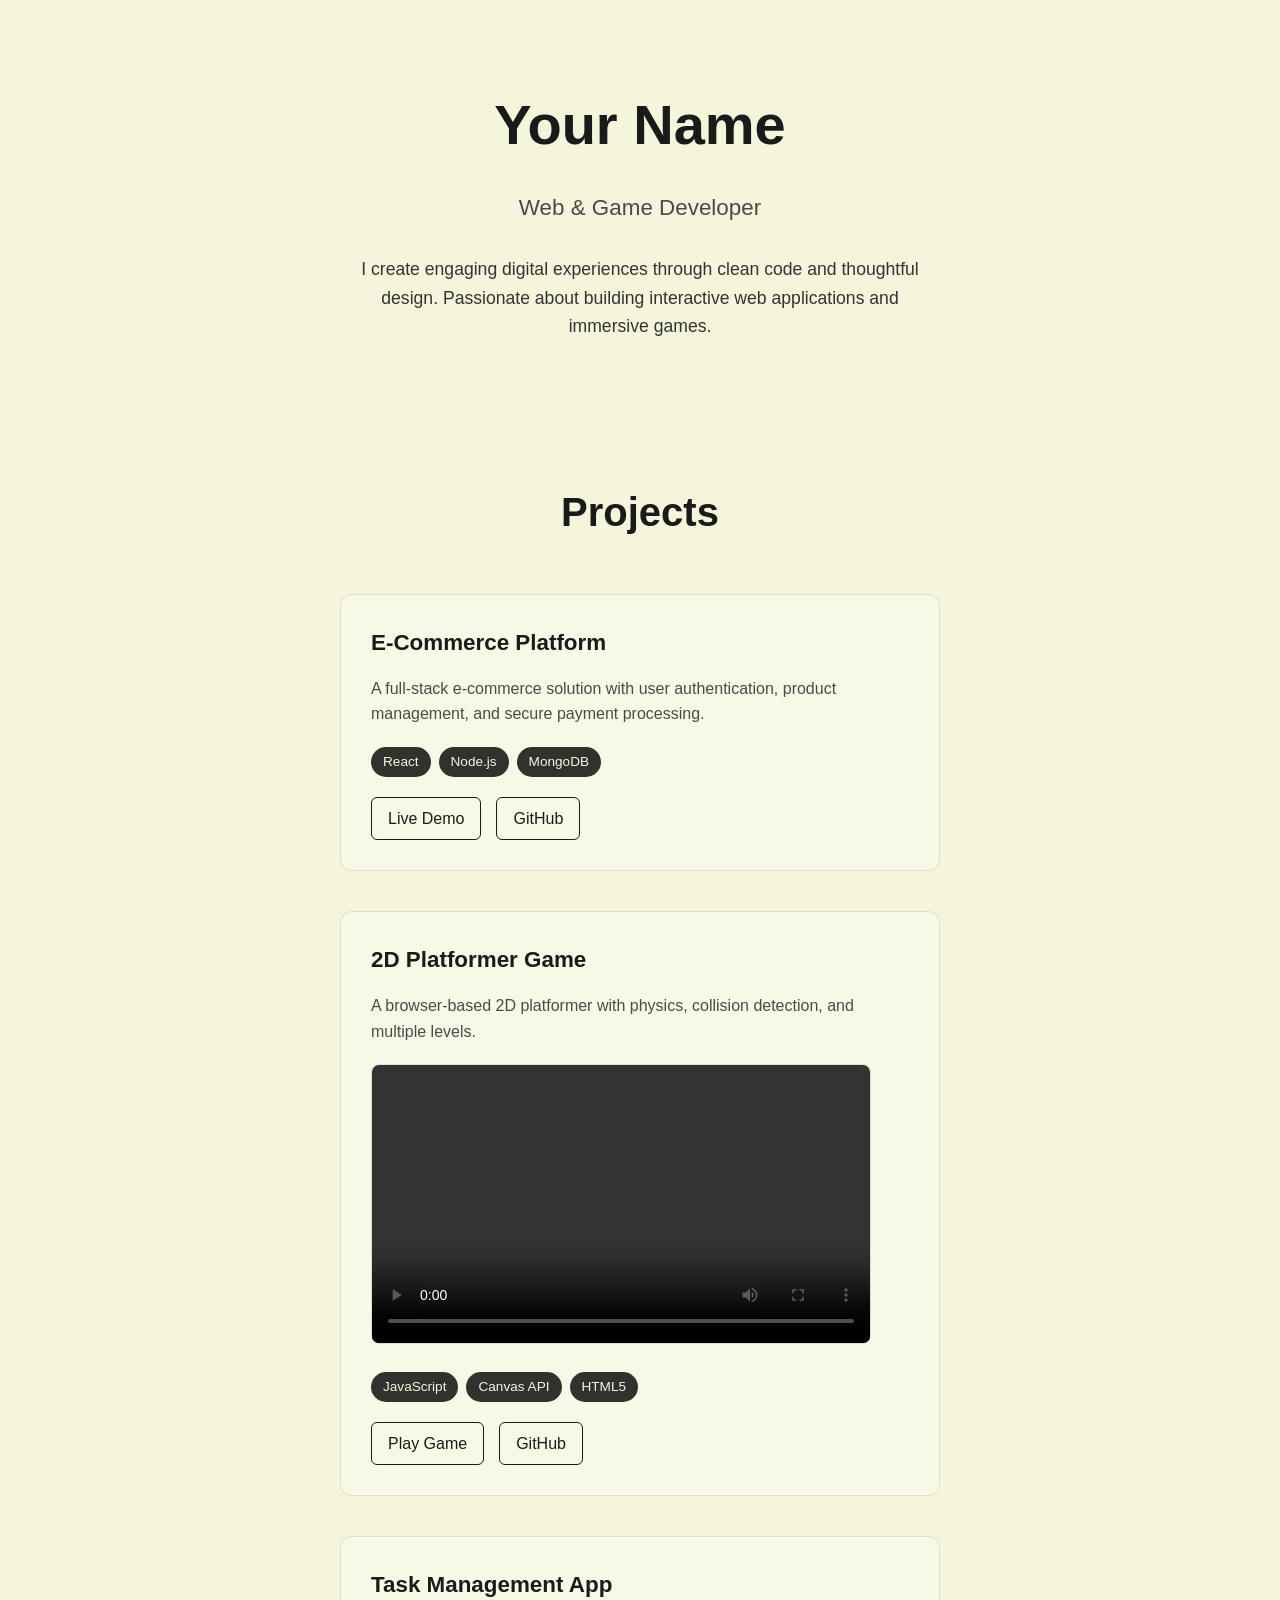
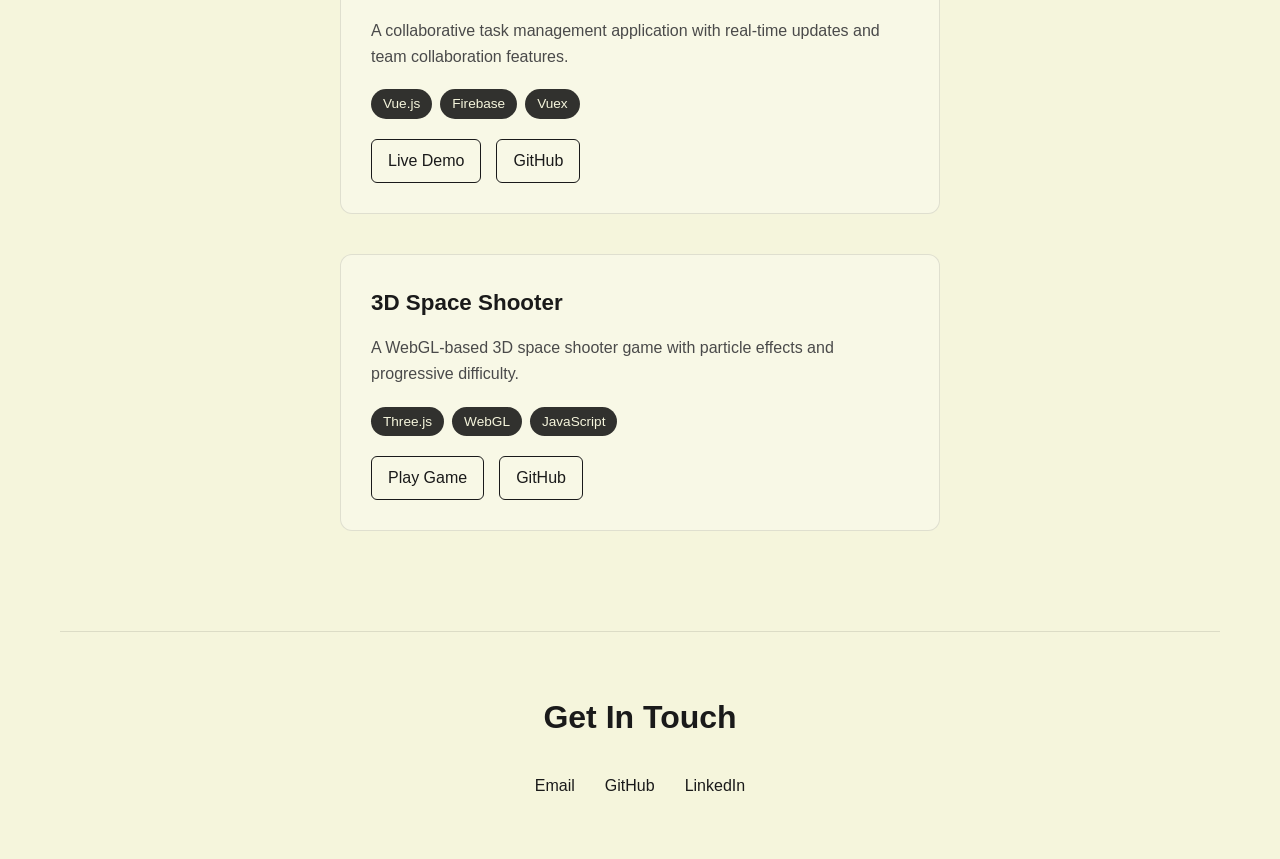
==== index.html @ fc811ee3 "Create index.html" ====
<!DOCTYPE html>
<html lang="en">
<head>
    <meta charset="UTF-8">
    <meta name="viewport" content="width=device-width, initial-scale=1.0">
    <title>Developer Portfolio</title>
    <style>
        * {
            margin: 0;
            padding: 0;
            box-sizing: border-box;
        }

        body {
            font-family: -apple-system, BlinkMacSystemFont, 'Segoe UI', Roboto, sans-serif;
            background-color: #f5f5dc;
            color: #1a1a1a;
            line-height: 1.6;
        }

        .container {
            max-width: 1200px;
            margin: 0 auto;
            padding: 0 20px;
        }

        header {
            padding: 80px 0 60px;
            text-align: center;
        }

        h1 {
            font-size: 3.5rem;
            font-weight: 700;
            margin-bottom: 20px;
        }

        .subtitle {
            font-size: 1.4rem;
            color: #4a4a4a;
            margin-bottom: 30px;
        }

        .intro {
            max-width: 600px;
            margin: 0 auto 80px;
            text-align: center;
            font-size: 1.1rem;
            color: #333;
        }

        .projects {
            margin-bottom: 100px;
        }

        .section-title {
            font-size: 2.5rem;
            font-weight: 600;
            margin-bottom: 50px;
            text-align: center;
        }

        .project-grid {
            display: flex;
            flex-direction: column;
            gap: 40px;
            max-width: 600px;
            margin: 0 auto;
        }

        .project-card {
            background: rgba(255, 255, 255, 0.3);
            border: 1px solid rgba(0, 0, 0, 0.1);
            border-radius: 12px;
            padding: 30px;
            transition: transform 0.2s ease;
        }

        .project-card:hover {
            transform: translateY(-4px);
        }

        .project-title {
            font-size: 1.4rem;
            font-weight: 600;
            margin-bottom: 15px;
        }

        .project-description {
            color: #4a4a4a;
            margin-bottom: 20px;
        }

        .project-tech {
            display: flex;
            flex-wrap: wrap;
            gap: 8px;
            margin-bottom: 20px;
        }

        .tech-tag {
            background: rgba(0, 0, 0, 0.8);
            color: #f5f5dc;
            padding: 4px 12px;
            border-radius: 20px;
            font-size: 0.85rem;
        }

        .project-video {
            width: 100%;
            max-width: 500px;
            height: 280px;
            border-radius: 8px;
            margin-bottom: 20px;
            border: 1px solid rgba(0, 0, 0, 0.1);
        }

        .project-links {
            display: flex;
            gap: 15px;
            flex-wrap: wrap;
        }

        .project-link {
            color: #1a1a1a;
            text-decoration: none;
            font-weight: 500;
            padding: 8px 16px;
            border: 1px solid #1a1a1a;
            border-radius: 6px;
            transition: all 0.2s ease;
        }

        .project-link:hover {
            background: #1a1a1a;
            color: #f5f5dc;
        }

        .contact {
            text-align: center;
            padding: 60px 0;
            border-top: 1px solid rgba(0, 0, 0, 0.1);
        }

        .contact h2 {
            font-size: 2rem;
            margin-bottom: 30px;
        }

        .contact-links {
            display: flex;
            justify-content: center;
            gap: 30px;
            flex-wrap: wrap;
        }

        .contact-link {
            color: #1a1a1a;
            text-decoration: none;
            font-weight: 500;
        }

        @media (max-width: 768px) {
            h1 { font-size: 2.5rem; }
            .section-title { font-size: 2rem; }
            .project-grid { grid-template-columns: 1fr; }
        }
    </style>
</head>
<body>
    <div class="container">
        <header>
            <h1>Your Name</h1>
            <p class="subtitle">Web & Game Developer</p>
            <p class="intro">
                I create engaging digital experiences through clean code and thoughtful design. 
                Passionate about building interactive web applications and immersive games.
            </p>
        </header>

        <section class="projects">
            <h2 class="section-title">Projects</h2>
            
            <div class="project-grid">
                <div class="project-card">
                    <h3 class="project-title">E-Commerce Platform</h3>
                    <p class="project-description">
                        A full-stack e-commerce solution with user authentication, product management, 
                        and secure payment processing.
                    </p>
                    <div class="project-tech">
                        <span class="tech-tag">React</span>
                        <span class="tech-tag">Node.js</span>
                        <span class="tech-tag">MongoDB</span>
                    </div>
                    <div class="project-links">
                        <a href="#" class="project-link">Live Demo</a>
                        <a href="#" class="project-link">GitHub</a>
                    </div>
                </div>

                <div class="project-card">
                    <h3 class="project-title">2D Platformer Game</h3>
                    <p class="project-description">
                        A browser-based 2D platformer with physics, collision detection, and multiple levels.
                    </p>
                    <video class="project-video" controls>
                        <source src="path/to/your/demo-video.mp4" type="video/mp4">
                        Your browser does not support the video tag.
                    </video>
                    <div class="project-tech">
                        <span class="tech-tag">JavaScript</span>
                        <span class="tech-tag">Canvas API</span>
                        <span class="tech-tag">HTML5</span>
                    </div>
                    <div class="project-links">
                        <a href="#" class="project-link">Play Game</a>
                        <a href="#" class="project-link">GitHub</a>
                    </div>
                </div>

                <div class="project-card">
                    <h3 class="project-title">Task Management App</h3>
                    <p class="project-description">
                        A collaborative task management application with real-time updates and team collaboration features.
                    </p>
                    <div class="project-tech">
                        <span class="tech-tag">Vue.js</span>
                        <span class="tech-tag">Firebase</span>
                        <span class="tech-tag">Vuex</span>
                    </div>
                    <div class="project-links">
                        <a href="#" class="project-link">Live Demo</a>
                        <a href="#" class="project-link">GitHub</a>
                    </div>
                </div>

                <div class="project-card">
                    <h3 class="project-title">3D Space Shooter</h3>
                    <p class="project-description">
                        A WebGL-based 3D space shooter game with particle effects and progressive difficulty.
                    </p>
                    <div class="project-tech">
                        <span class="tech-tag">Three.js</span>
                        <span class="tech-tag">WebGL</span>
                        <span class="tech-tag">JavaScript</span>
                    </div>
                    <div class="project-links">
                        <a href="#" class="project-link">Play Game</a>
                        <a href="#" class="project-link">GitHub</a>
                    </div>
                </div>
            </div>
        </section>

        <section class="contact">
            <h2>Get In Touch</h2>
            <div class="contact-links">
                <a href="mailto:your.email@example.com" class="contact-link">Email</a>
                <a href="https://github.com/yourusername" class="contact-link">GitHub</a>
                <a href="https://linkedin.com/in/yourusername" class="contact-link">LinkedIn</a>
            </div>
        </section>
    </div>
</body>
</html>
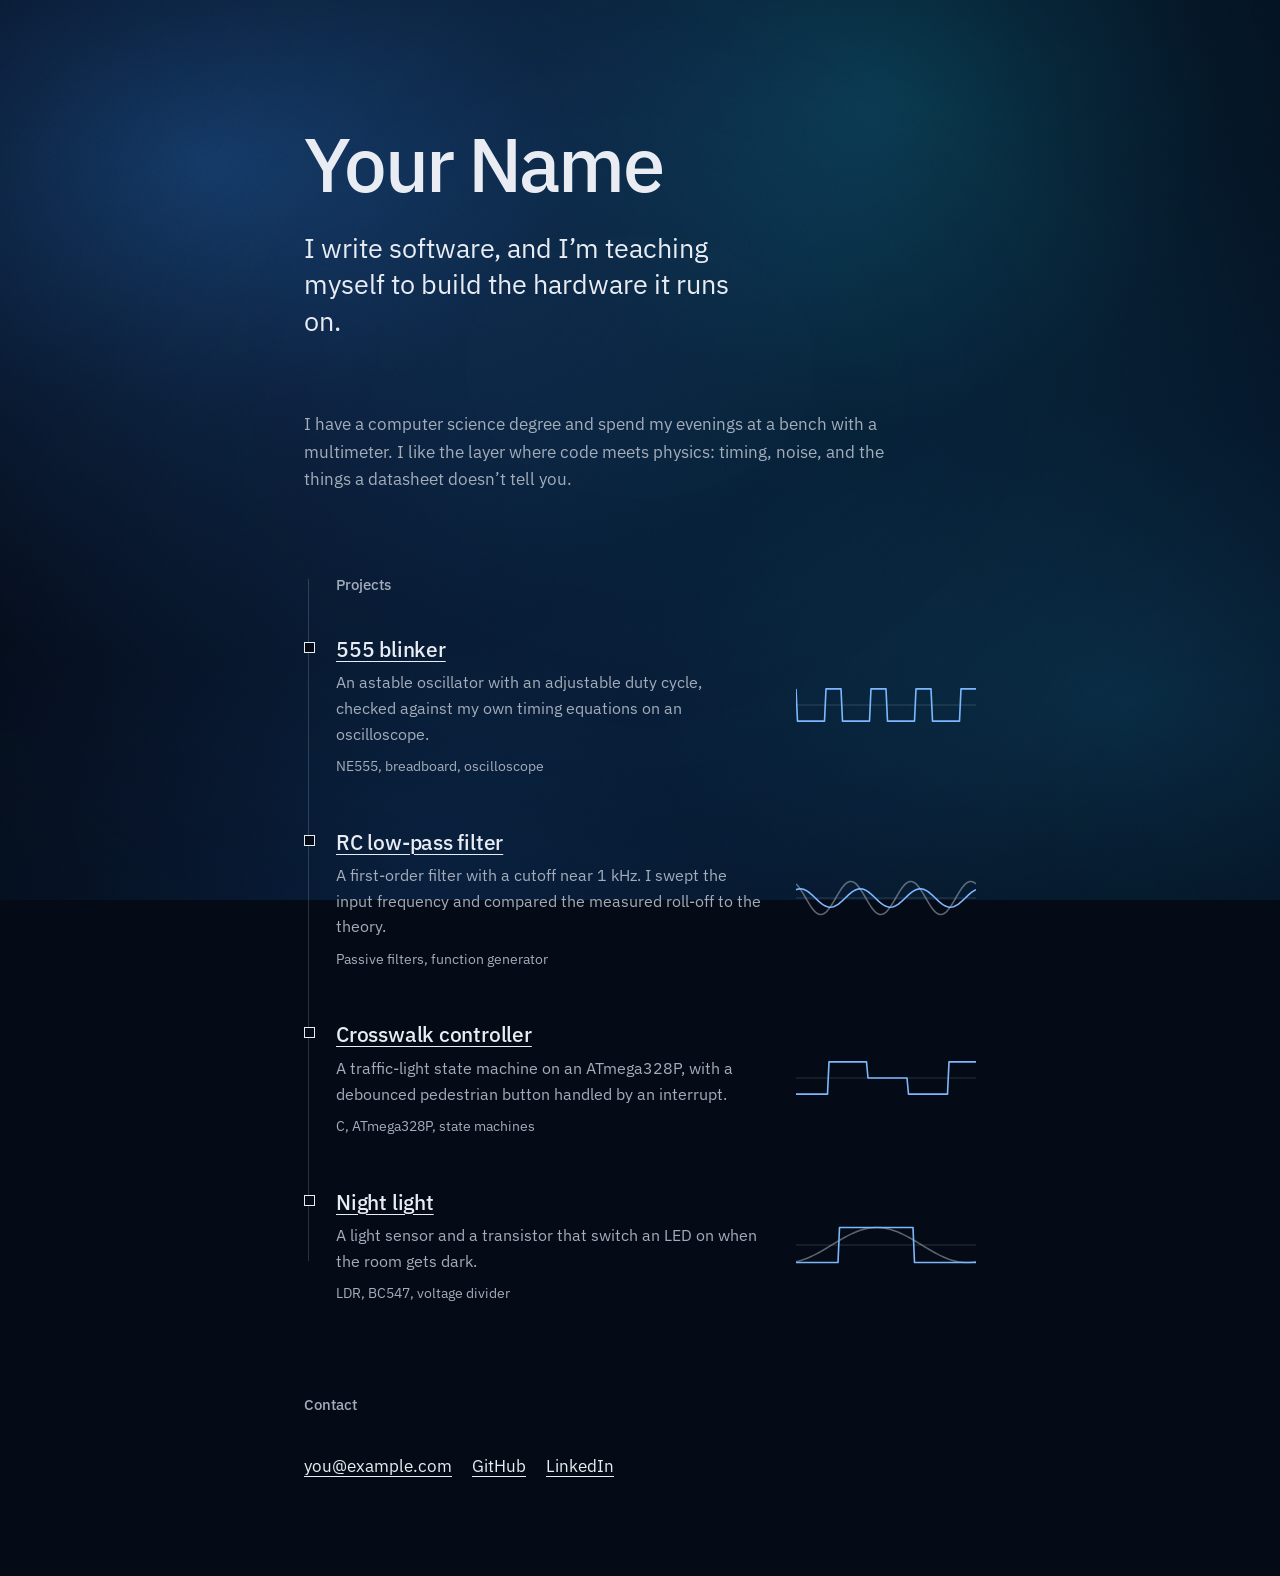
==== commit 95c89b88: "Create index.html" ====
--- a/index.html
+++ b/index.html
@@ -1,266 +1,314 @@
 <!DOCTYPE html>
 <html lang="en">
+
 <head>
-    <meta charset="UTF-8">
-    <meta name="viewport" content="width=device-width, initial-scale=1.0">
-    <title>Developer Portfolio</title>
+    <meta charset="utf-8">
+    <meta name="viewport" content="width=device-width, initial-scale=1, viewport-fit=cover">
+    <title>Your Name</title>
+    <link rel="preconnect" href="https://fonts.googleapis.com">
+    <link rel="preconnect" href="https://fonts.gstatic.com" crossorigin>
+    <link href="https://fonts.googleapis.com/css2?family=IBM+Plex+Sans:wght@400;500&display=swap" rel="stylesheet">
     <style>
+        :root {
+            box-sizing: border-box;
+            padding-top: env(safe-area-inset-top, 0px);
+            padding-bottom: env(safe-area-inset-bottom, 0px);
+            --bg: #050b16;
+            --ink: #e9edf3;
+            --mute: #a3adba;
+            --line: rgba(255, 255, 255, .16);
+            --acc: #7db8ff;
+            color-scheme: dark
+        }
+
+
+        html {
+            scroll-padding-top: env(safe-area-inset-top, 0px)
+        }
+
         * {
+            box-sizing: inherit
+        }
+
+        body {
             margin: 0;
-            padding: 0;
-            box-sizing: border-box;
-        }
-
-        body {
-            font-family: -apple-system, BlinkMacSystemFont, 'Segoe UI', Roboto, sans-serif;
-            background-color: #f5f5dc;
-            color: #1a1a1a;
-            line-height: 1.6;
-        }
-
-        .container {
-            max-width: 1200px;
+            background: var(--bg);
+            color: var(--ink);
+            font: 17px/1.6 "IBM Plex Sans", system-ui, -apple-system, "Segoe UI", sans-serif
+        }
+
+        .atmos {
+            position: fixed;
+            inset: 0;
+            overflow: hidden;
+            pointer-events: none;
+            z-index: 0;
+            background: radial-gradient(ellipse at 16% 18%, rgba(27, 75, 132, .82) 0%, rgba(20, 54, 99, .48) 24%, transparent 48%), radial-gradient(ellipse at 68% 12%, rgba(14, 91, 119, .64) 0%, rgba(8, 54, 81, .38) 28%, transparent 55%), radial-gradient(ellipse at 88% 78%, rgba(15, 76, 112, .62) 0%, rgba(8, 40, 72, .38) 30%, transparent 56%), radial-gradient(ellipse at 34% 100%, rgba(14, 49, 94, .68) 0%, transparent 52%), #050b16
+        }
+
+        .atmos .rot {
+            display: none
+        }
+
+        .atmos::before {
+            content: "";
+            position: absolute;
+            inset: -8%;
+            z-index: 1;
+            filter: blur(42px);
+            background: radial-gradient(ellipse at 50% 42%, transparent 20%, rgba(2, 6, 15, .38) 100%)
+        }
+
+        .atmos::after {
+            content: "";
+            position: absolute;
+            inset: 0;
+            z-index: 2;
+            opacity: .22;
+            mix-blend-mode: overlay;
+            background: url("data:image/svg+xml,%3Csvg xmlns='http://www.w3.org/2000/svg' width='220' height='220'%3E%3Cfilter id='n'%3E%3CfeTurbulence type='fractalNoise' baseFrequency='.85' numOctaves='2' stitchTiles='stitch'/%3E%3CfeColorMatrix type='saturate' values='0'/%3E%3C/filter%3E%3Crect width='100%25' height='100%25' filter='url(%23n)'/%3E%3C/svg%3E")
+        }
+
+        main {
+            position: relative;
+            z-index: 1;
+            max-width: 720px;
             margin: 0 auto;
-            padding: 0 20px;
-        }
-
-        header {
-            padding: 80px 0 60px;
-            text-align: center;
+            padding: 14vh 24px 10vh
         }
 
         h1 {
-            font-size: 3.5rem;
-            font-weight: 700;
-            margin-bottom: 20px;
-        }
-
-        .subtitle {
-            font-size: 1.4rem;
-            color: #4a4a4a;
-            margin-bottom: 30px;
-        }
-
-        .intro {
-            max-width: 600px;
-            margin: 0 auto 80px;
-            text-align: center;
-            font-size: 1.1rem;
-            color: #333;
-        }
-
-        .projects {
-            margin-bottom: 100px;
-        }
-
-        .section-title {
-            font-size: 2.5rem;
-            font-weight: 600;
-            margin-bottom: 50px;
-            text-align: center;
-        }
-
-        .project-grid {
-            display: flex;
-            flex-direction: column;
-            gap: 40px;
-            max-width: 600px;
-            margin: 0 auto;
-        }
-
-        .project-card {
-            background: rgba(255, 255, 255, 0.3);
-            border: 1px solid rgba(0, 0, 0, 0.1);
-            border-radius: 12px;
-            padding: 30px;
-            transition: transform 0.2s ease;
-        }
-
-        .project-card:hover {
-            transform: translateY(-4px);
-        }
-
-        .project-title {
-            font-size: 1.4rem;
-            font-weight: 600;
-            margin-bottom: 15px;
-        }
-
-        .project-description {
-            color: #4a4a4a;
-            margin-bottom: 20px;
-        }
-
-        .project-tech {
-            display: flex;
-            flex-wrap: wrap;
-            gap: 8px;
-            margin-bottom: 20px;
-        }
-
-        .tech-tag {
-            background: rgba(0, 0, 0, 0.8);
-            color: #f5f5dc;
-            padding: 4px 12px;
-            border-radius: 20px;
-            font-size: 0.85rem;
-        }
-
-        .project-video {
-            width: 100%;
-            max-width: 500px;
-            height: 280px;
-            border-radius: 8px;
-            margin-bottom: 20px;
-            border: 1px solid rgba(0, 0, 0, 0.1);
-        }
-
-        .project-links {
-            display: flex;
-            gap: 15px;
-            flex-wrap: wrap;
-        }
-
-        .project-link {
-            color: #1a1a1a;
-            text-decoration: none;
+            font-size: clamp(42px, 9vw, 76px);
+            line-height: 1;
             font-weight: 500;
-            padding: 8px 16px;
-            border: 1px solid #1a1a1a;
-            border-radius: 6px;
-            transition: all 0.2s ease;
-        }
-
-        .project-link:hover {
-            background: #1a1a1a;
-            color: #f5f5dc;
-        }
-
-        .contact {
-            text-align: center;
-            padding: 60px 0;
-            border-top: 1px solid rgba(0, 0, 0, 0.1);
-        }
-
-        .contact h2 {
-            font-size: 2rem;
-            margin-bottom: 30px;
-        }
-
-        .contact-links {
-            display: flex;
-            justify-content: center;
-            gap: 30px;
-            flex-wrap: wrap;
-        }
-
-        .contact-link {
-            color: #1a1a1a;
-            text-decoration: none;
+            letter-spacing: -.035em;
+            margin: 0 0 28px
+        }
+
+        .lede {
+            font-size: clamp(20px, 3.2vw, 27px);
+            line-height: 1.35;
+            max-width: 28ch;
+            margin: 0
+        }
+
+        .about {
+            margin: 72px 0 80px;
+            max-width: 58ch;
+            color: var(--mute)
+        }
+
+        h2 {
+            font-size: 15px;
             font-weight: 500;
-        }
-
-        @media (max-width: 768px) {
-            h1 { font-size: 2.5rem; }
-            .section-title { font-size: 2rem; }
-            .project-grid { grid-template-columns: 1fr; }
+            color: var(--mute);
+            margin: 0 0 36px
+        }
+
+        .work {
+            position: relative;
+            padding-left: 32px;
+            margin-bottom: 88px
+        }
+
+        .work::before {
+            content: "";
+            position: absolute;
+            left: 4px;
+            top: 6px;
+            bottom: 44px;
+            width: 1px;
+            background: var(--line)
+        }
+
+        .proj {
+            position: relative;
+            display: grid;
+            grid-template-columns: 1fr 180px;
+            gap: 10px 32px;
+            align-items: center;
+            padding-bottom: 48px
+        }
+
+        .proj:last-child {
+            padding-bottom: 0
+        }
+
+        .proj::before {
+            content: "";
+            position: absolute;
+            left: -32px;
+            top: 9px;
+            width: 9px;
+            height: 9px;
+            border: 1px solid var(--ink);
+            background: var(--bg);
+            transition: background .2s, border-color .2s
+        }
+
+        .proj:hover::before,
+        .proj:focus-within::before {
+            background: var(--acc);
+            border-color: var(--acc)
+        }
+
+        h3 {
+            margin: 0;
+            font-size: 21px;
+            font-weight: 500;
+            letter-spacing: -.01em
+        }
+
+        .proj p {
+            margin: 4px 0 0;
+            color: var(--mute);
+            font-size: 16px;
+            max-width: 44ch
+        }
+
+        .proj .meta {
+            font-size: 14px;
+            margin-top: 8px
+        }
+
+        canvas {
+            width: 180px;
+            height: 56px;
+            display: block
+        }
+
+        a {
+            color: inherit;
+            text-underline-offset: 4px;
+            text-decoration-thickness: 1px
+        }
+
+        a:hover {
+            color: var(--acc)
+        }
+
+        a:focus-visible {
+            outline: 2px solid var(--acc);
+            outline-offset: 3px;
+            border-radius: 2px
+        }
+
+        footer p {
+            margin: 0 0 6px;
+            color: var(--mute)
+        }
+
+        footer a {
+            margin-right: 20px;
+            color: var(--ink)
+        }
+
+        @media(max-width:560px) {
+            .proj {
+                grid-template-columns: 1fr
+            }
+
+            canvas {
+                margin-top: 6px
+            }
         }
     </style>
 </head>
+
 <body>
-    <div class="container">
+    <main>
         <header>
             <h1>Your Name</h1>
-            <p class="subtitle">Web & Game Developer</p>
-            <p class="intro">
-                I create engaging digital experiences through clean code and thoughtful design. 
-                Passionate about building interactive web applications and immersive games.
-            </p>
+            <p class="lede">I write software, and I’m teaching myself to build the hardware it runs on.</p>
         </header>
 
-        <section class="projects">
-            <h2 class="section-title">Projects</h2>
-            
-            <div class="project-grid">
-                <div class="project-card">
-                    <h3 class="project-title">E-Commerce Platform</h3>
-                    <p class="project-description">
-                        A full-stack e-commerce solution with user authentication, product management, 
-                        and secure payment processing.
-                    </p>
-                    <div class="project-tech">
-                        <span class="tech-tag">React</span>
-                        <span class="tech-tag">Node.js</span>
-                        <span class="tech-tag">MongoDB</span>
-                    </div>
-                    <div class="project-links">
-                        <a href="#" class="project-link">Live Demo</a>
-                        <a href="#" class="project-link">GitHub</a>
-                    </div>
-                </div>
-
-                <div class="project-card">
-                    <h3 class="project-title">2D Platformer Game</h3>
-                    <p class="project-description">
-                        A browser-based 2D platformer with physics, collision detection, and multiple levels.
-                    </p>
-                    <video class="project-video" controls>
-                        <source src="path/to/your/demo-video.mp4" type="video/mp4">
-                        Your browser does not support the video tag.
-                    </video>
-                    <div class="project-tech">
-                        <span class="tech-tag">JavaScript</span>
-                        <span class="tech-tag">Canvas API</span>
-                        <span class="tech-tag">HTML5</span>
-                    </div>
-                    <div class="project-links">
-                        <a href="#" class="project-link">Play Game</a>
-                        <a href="#" class="project-link">GitHub</a>
-                    </div>
-                </div>
-
-                <div class="project-card">
-                    <h3 class="project-title">Task Management App</h3>
-                    <p class="project-description">
-                        A collaborative task management application with real-time updates and team collaboration features.
-                    </p>
-                    <div class="project-tech">
-                        <span class="tech-tag">Vue.js</span>
-                        <span class="tech-tag">Firebase</span>
-                        <span class="tech-tag">Vuex</span>
-                    </div>
-                    <div class="project-links">
-                        <a href="#" class="project-link">Live Demo</a>
-                        <a href="#" class="project-link">GitHub</a>
-                    </div>
-                </div>
-
-                <div class="project-card">
-                    <h3 class="project-title">3D Space Shooter</h3>
-                    <p class="project-description">
-                        A WebGL-based 3D space shooter game with particle effects and progressive difficulty.
-                    </p>
-                    <div class="project-tech">
-                        <span class="tech-tag">Three.js</span>
-                        <span class="tech-tag">WebGL</span>
-                        <span class="tech-tag">JavaScript</span>
-                    </div>
-                    <div class="project-links">
-                        <a href="#" class="project-link">Play Game</a>
-                        <a href="#" class="project-link">GitHub</a>
-                    </div>
-                </div>
-            </div>
+        <p class="about">I have a computer science degree and spend my evenings at a bench with a multimeter. I like the
+            layer where code meets physics: timing, noise, and the things a datasheet doesn’t tell you.</p>
+
+        <section class="work" aria-labelledby="w">
+            <h2 id="w">Projects</h2>
+            <article class="proj">
+                <div>
+                    <h3><a href="#">555 blinker</a></h3>
+                    <p>An astable oscillator with an adjustable duty cycle, checked against my own timing equations on
+                        an oscilloscope.</p>
+                    <p class="meta">NE555, breadboard, oscilloscope</p>
+                </div><canvas aria-hidden="true"></canvas>
+            </article>
+
+            <article class="proj">
+                <div>
+                    <h3><a href="#">RC low-pass filter</a></h3>
+                    <p>A first-order filter with a cutoff near 1 kHz. I swept the input frequency and compared the
+                        measured roll-off to the theory.</p>
+                    <p class="meta">Passive filters, function generator</p>
+                </div><canvas aria-hidden="true"></canvas>
+            </article>
+
+            <article class="proj">
+                <div>
+                    <h3><a href="#">Crosswalk controller</a></h3>
+                    <p>A traffic-light state machine on an ATmega328P, with a debounced pedestrian button handled by an
+                        interrupt.</p>
+                    <p class="meta">C, ATmega328P, state machines</p>
+                </div><canvas aria-hidden="true"></canvas>
+            </article>
+
+            <article class="proj">
+                <div>
+                    <h3><a href="#">Night light</a></h3>
+                    <p>A light sensor and a transistor that switch an LED on when the room gets dark.</p>
+                    <p class="meta">LDR, BC547, voltage divider</p>
+                </div><canvas aria-hidden="true"></canvas>
+            </article>
         </section>
 
-        <section class="contact">
-            <h2>Get In Touch</h2>
-            <div class="contact-links">
-                <a href="mailto:your.email@example.com" class="contact-link">Email</a>
-                <a href="https://github.com/yourusername" class="contact-link">GitHub</a>
-                <a href="https://linkedin.com/in/yourusername" class="contact-link">LinkedIn</a>
-            </div>
-        </section>
-    </div>
+        <footer>
+            <h2>Contact</h2>
+            <p><a href="mailto:you@example.com">you@example.com</a><a href="https://github.com/yourname">GitHub</a><a
+                    href="https://linkedin.com/in/yourname">LinkedIn</a></p>
+        </footer>
+    </main>
+    <script>
+        {
+            const a = document.createElement('div'); a.className = 'atmos'; a.setAttribute('aria-hidden', 'true');
+            const r = document.createElement('div'); r.className = 'rot'; r.style.transform = `rotate(${Math.random() * 360}deg)`; const hues = [198, 206, 213, 220, 227, 233, 190], N = 'http://www.w3.org/2000/svg', s = document.createElementNS(N, 'svg'), df = document.createElementNS(N, 'defs'), R = (lo, hi) => lo + Math.random() * (hi - lo), amp = R(18, 40) * (Math.random() < .5 ? -1 : 1), sk = R(-15, 15); s.setAttribute('viewBox', '0 0 100 100'); s.setAttribute('width', '100%'); s.setAttribute('height', '100%'); s.appendChild(df);
+            for (let k = 0; k < 11; k++) {
+                const y0 = 8 + k * 8.4 + R(-4, 4), j = R(.6, 1.4), p = document.createElementNS(N, 'path'), g = document.createElementNS(N, 'linearGradient'), hp = () => hues[Math.floor(Math.random() * hues.length)];
+                g.id = 'g' + k;['x1', 'y1', 'x2', 'y2'].forEach(n => g.setAttribute(n, R(0, 1)));[0, .5, 1].forEach(o => { const st = document.createElementNS(N, 'stop'); st.setAttribute('offset', o); st.setAttribute('stop-color', `hsl(${hp()} ${R(50, 75)}% ${R(26, 44)}%)`); g.appendChild(st) }); df.appendChild(g);
+                p.setAttribute('d', `M -15 ${y0 + sk} C 25 ${y0 + amp * j} 65 ${y0 - amp * j} 115 ${y0 - sk}`); p.setAttribute('fill', 'none'); p.setAttribute('stroke', 'url(#g' + k + ')'); p.setAttribute('stroke-width', R(7, 15)); p.setAttribute('stroke-linecap', 'round'); p.setAttribute('opacity', R(.35, .85));
+                s.appendChild(p)
+            } r.appendChild(s);
+
+
+
+
+            a.appendChild(r); document.body.prepend(a)
+        }
+        const TAU = Math.PI * 2, fr = v => ((v % 1) + 1) % 1, DPR = Math.min(devicePixelRatio || 1, 2), W = 180, H = 56;
+        // One list of lines per project: the last line is drawn in the accent color.
+        const WAVES = [
+            [(x, t) => fr(x * 4 - t * .5) < .35 ? .85 : .15],
+            [(x, t) => .5 + .36 * Math.sin(TAU * (3 * x - t * .5)), (x, t) => .5 + .2 * Math.sin(TAU * (3 * x - t * .5) - 1)],
+            [(x, t) => [.85, .5, .15][Math.floor(fr(x * 1.5 - t * .2) * 3)]],
+            [(x, t) => .5 + .38 * Math.sin(TAU * (x - t * .15)), (x, t) => .5 + .38 * Math.sin(TAU * (x - t * .15)) > .6 ? .88 : .12]];
+        const cs = [...document.querySelectorAll('canvas')];
+        cs.forEach(c => { c.width = W * DPR; c.height = H * DPR });
+        function draw(t) {
+            const st = getComputedStyle(document.documentElement), acc = st.getPropertyValue('--acc'), mu = st.getPropertyValue('--mute'), ln = st.getPropertyValue('--line');
+            cs.forEach((c, i) => {
+                const g = c.getContext('2d'); g.setTransform(DPR, 0, 0, DPR, 0, 0); g.clearRect(0, 0, W, H);
+                g.strokeStyle = ln; g.lineWidth = 1; g.beginPath(); g.moveTo(0, H / 2); g.lineTo(W, H / 2); g.stroke();
+                const ws = WAVES[i]; ws.forEach((f, k) => {
+                    g.strokeStyle = k == ws.length - 1 ? acc : mu; g.globalAlpha = k == ws.length - 1 ? 1 : .55; g.lineWidth = 1.6; g.lineJoin = 'round'; g.beginPath();
+                    for (let s = 0; s <= 120; s++) { const x = s / 120, y = 5 + (1 - f(x, t)) * (H - 10); s ? g.lineTo(x * W, y) : g.moveTo(0, y) } g.stroke(); g.globalAlpha = 1
+                })
+            })
+        }
+        const still = matchMedia('(prefers-reduced-motion:reduce)').matches;
+        if (still) { draw(0); matchMedia('(prefers-color-scheme:dark)').addEventListener('change', () => draw(0)) }
+        else { const loop = n => { draw(n / 1000); requestAnimationFrame(loop) }; requestAnimationFrame(loop) }
+    </script>
 </body>
-</html>
+
+</html>
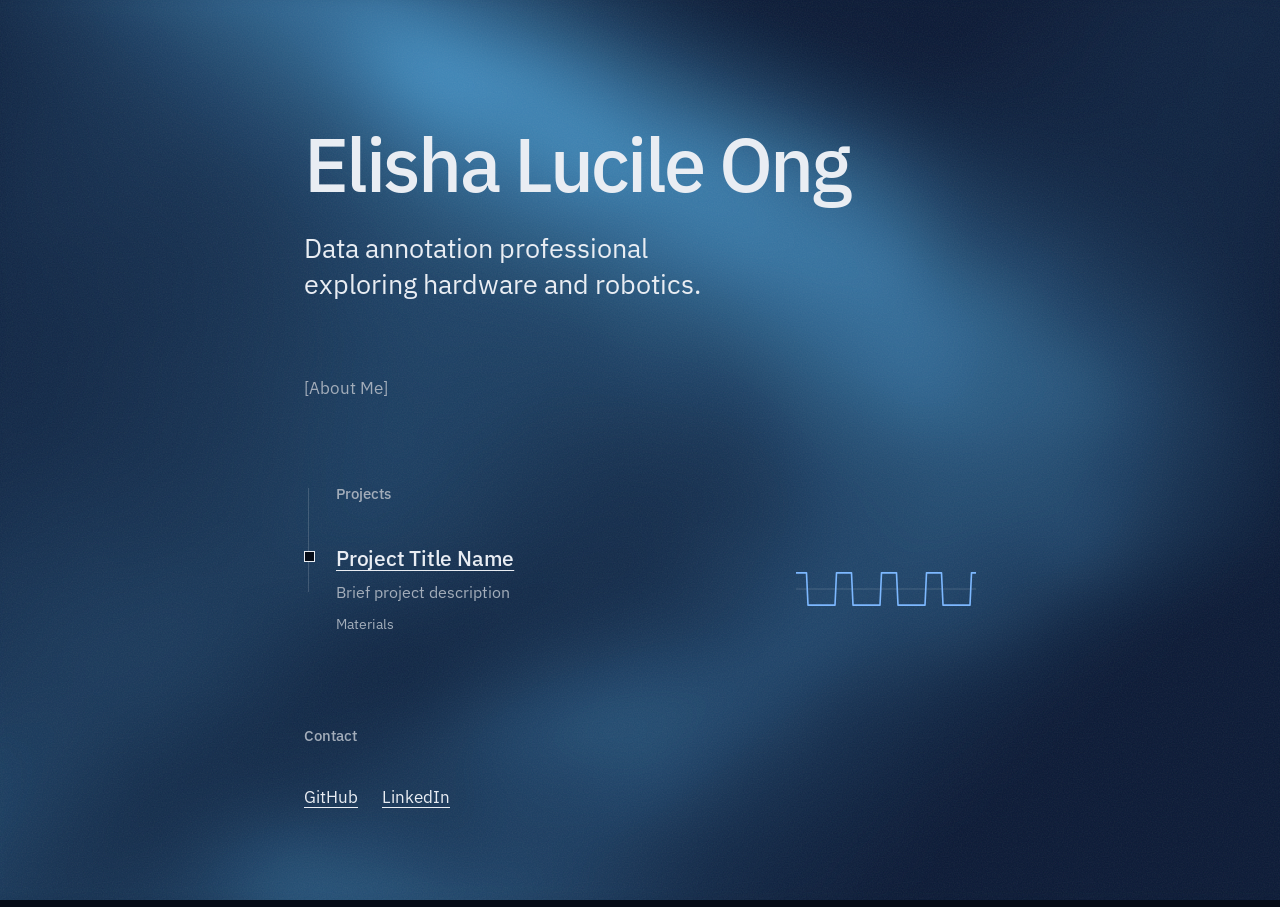
==== commit a816d513: "Update index.html" ====
--- a/index.html
+++ b/index.html
@@ -4,7 +4,7 @@
 <head>
     <meta charset="utf-8">
     <meta name="viewport" content="width=device-width, initial-scale=1, viewport-fit=cover">
-    <title>Your Name</title>
+    <title>Elisha Lucile Ong</title>
     <link rel="preconnect" href="https://fonts.googleapis.com">
     <link rel="preconnect" href="https://fonts.gstatic.com" crossorigin>
     <link href="https://fonts.googleapis.com/css2?family=IBM+Plex+Sans:wght@400;500&display=swap" rel="stylesheet">
@@ -43,30 +43,31 @@
             overflow: hidden;
             pointer-events: none;
             z-index: 0;
-            background: radial-gradient(ellipse at 16% 18%, rgba(27, 75, 132, .82) 0%, rgba(20, 54, 99, .48) 24%, transparent 48%), radial-gradient(ellipse at 68% 12%, rgba(14, 91, 119, .64) 0%, rgba(8, 54, 81, .38) 28%, transparent 55%), radial-gradient(ellipse at 88% 78%, rgba(15, 76, 112, .62) 0%, rgba(8, 40, 72, .38) 30%, transparent 56%), radial-gradient(ellipse at 34% 100%, rgba(14, 49, 94, .68) 0%, transparent 52%), #050b16
-        }
-
-        .atmos .rot {
-            display: none
-        }
-
-        .atmos::before {
-            content: "";
-            position: absolute;
-            inset: -8%;
-            z-index: 1;
-            filter: blur(42px);
-            background: radial-gradient(ellipse at 50% 42%, transparent 20%, rgba(2, 6, 15, .38) 100%)
+            background: #091a35
+        }
+
+        .atmos canvas {
+            display: block;
+            width: 100%;
+            height: 100%;
+            filter: blur(15px) saturate(1.1);
+            transform: scale(1.055)
         }
 
         .atmos::after {
             content: "";
             position: absolute;
             inset: 0;
-            z-index: 2;
+            pointer-events: none;
             opacity: .22;
-            mix-blend-mode: overlay;
-            background: url("data:image/svg+xml,%3Csvg xmlns='http://www.w3.org/2000/svg' width='220' height='220'%3E%3Cfilter id='n'%3E%3CfeTurbulence type='fractalNoise' baseFrequency='.85' numOctaves='2' stitchTiles='stitch'/%3E%3CfeColorMatrix type='saturate' values='0'/%3E%3C/filter%3E%3Crect width='100%25' height='100%25' filter='url(%23n)'/%3E%3C/svg%3E")
+            background-image: url("data:image/svg+xml,%3Csvg xmlns='http://www.w3.org/2000/svg' width='160' height='160'%3E%3Cfilter id='n'%3E%3CfeTurbulence type='fractalNoise' baseFrequency='.8' numOctaves='3' stitchTiles='stitch'/%3E%3C/filter%3E%3Crect width='100%25' height='100%25' filter='url(%23n)' opacity='.38'/%3E%3C/svg%3E");
+            mix-blend-mode: screen
+        }
+
+        @media(prefers-reduced-motion:reduce) {
+            .atmos canvas {
+                filter: blur(15px)
+            }
         }
 
         main {
@@ -218,72 +219,81 @@
 <body>
     <main>
         <header>
-            <h1>Your Name</h1>
-            <p class="lede">I write software, and I’m teaching myself to build the hardware it runs on.</p>
+            <h1>Elisha Lucile Ong</h1>
+            <p class="lede">Data annotation professional exploring hardware and robotics.</p>
         </header>
 
-        <p class="about">I have a computer science degree and spend my evenings at a bench with a multimeter. I like the
-            layer where code meets physics: timing, noise, and the things a datasheet doesn’t tell you.</p>
+        <p class="about">[About Me]</p>
 
         <section class="work" aria-labelledby="w">
             <h2 id="w">Projects</h2>
             <article class="proj">
                 <div>
-                    <h3><a href="#">555 blinker</a></h3>
-                    <p>An astable oscillator with an adjustable duty cycle, checked against my own timing equations on
-                        an oscilloscope.</p>
-                    <p class="meta">NE555, breadboard, oscilloscope</p>
-                </div><canvas aria-hidden="true"></canvas>
-            </article>
-
-            <article class="proj">
-                <div>
-                    <h3><a href="#">RC low-pass filter</a></h3>
-                    <p>A first-order filter with a cutoff near 1 kHz. I swept the input frequency and compared the
-                        measured roll-off to the theory.</p>
-                    <p class="meta">Passive filters, function generator</p>
-                </div><canvas aria-hidden="true"></canvas>
-            </article>
-
-            <article class="proj">
-                <div>
-                    <h3><a href="#">Crosswalk controller</a></h3>
-                    <p>A traffic-light state machine on an ATmega328P, with a debounced pedestrian button handled by an
-                        interrupt.</p>
-                    <p class="meta">C, ATmega328P, state machines</p>
-                </div><canvas aria-hidden="true"></canvas>
-            </article>
-
-            <article class="proj">
-                <div>
-                    <h3><a href="#">Night light</a></h3>
-                    <p>A light sensor and a transistor that switch an LED on when the room gets dark.</p>
-                    <p class="meta">LDR, BC547, voltage divider</p>
+                    <h3><a href="#">Project Title Name</a></h3>
+                    <p>Brief project description</p>
+                    <p class="meta">Materials</p>
                 </div><canvas aria-hidden="true"></canvas>
             </article>
         </section>
 
         <footer>
             <h2>Contact</h2>
-            <p><a href="mailto:you@example.com">you@example.com</a><a href="https://github.com/yourname">GitHub</a><a
-                    href="https://linkedin.com/in/yourname">LinkedIn</a></p>
+            <p>
+                <a href="https://github.com/yourname">GitHub</a>
+                <a href="https://linkedin.com/in/yourname">LinkedIn</a>
+            </p>
         </footer>
     </main>
     <script>
+        // Procedural animated gradient: curved S-shaped light bands, with noise
+        // advected ALONG each curve instead of translating the entire background.
         {
-            const a = document.createElement('div'); a.className = 'atmos'; a.setAttribute('aria-hidden', 'true');
-            const r = document.createElement('div'); r.className = 'rot'; r.style.transform = `rotate(${Math.random() * 360}deg)`; const hues = [198, 206, 213, 220, 227, 233, 190], N = 'http://www.w3.org/2000/svg', s = document.createElementNS(N, 'svg'), df = document.createElementNS(N, 'defs'), R = (lo, hi) => lo + Math.random() * (hi - lo), amp = R(18, 40) * (Math.random() < .5 ? -1 : 1), sk = R(-15, 15); s.setAttribute('viewBox', '0 0 100 100'); s.setAttribute('width', '100%'); s.setAttribute('height', '100%'); s.appendChild(df);
-            for (let k = 0; k < 11; k++) {
-                const y0 = 8 + k * 8.4 + R(-4, 4), j = R(.6, 1.4), p = document.createElementNS(N, 'path'), g = document.createElementNS(N, 'linearGradient'), hp = () => hues[Math.floor(Math.random() * hues.length)];
-                g.id = 'g' + k;['x1', 'y1', 'x2', 'y2'].forEach(n => g.setAttribute(n, R(0, 1)));[0, .5, 1].forEach(o => { const st = document.createElementNS(N, 'stop'); st.setAttribute('offset', o); st.setAttribute('stop-color', `hsl(${hp()} ${R(50, 75)}% ${R(26, 44)}%)`); g.appendChild(st) }); df.appendChild(g);
-                p.setAttribute('d', `M -15 ${y0 + sk} C 25 ${y0 + amp * j} 65 ${y0 - amp * j} 115 ${y0 - sk}`); p.setAttribute('fill', 'none'); p.setAttribute('stroke', 'url(#g' + k + ')'); p.setAttribute('stroke-width', R(7, 15)); p.setAttribute('stroke-linecap', 'round'); p.setAttribute('opacity', R(.35, .85));
-                s.appendChild(p)
-            } r.appendChild(s);
-
-
-
-
-            a.appendChild(r); document.body.prepend(a)
+            const atmosphere = document.createElement('div'); atmosphere.className = 'atmos'; atmosphere.setAttribute('aria-hidden', 'true');
+            const surface = document.createElement('canvas'); surface.setAttribute('aria-hidden', 'true'); atmosphere.appendChild(surface); document.body.prepend(atmosphere);
+            const ctx = surface.getContext('2d', { alpha: false });
+            const reduce = window.matchMedia('(prefers-reduced-motion: reduce)').matches;
+            const clamp = (x, a = 0, b = 1) => Math.max(a, Math.min(b, x));
+            const smooth = (a, b, x) => { const q = clamp((x - a) / (b - a)); return q * q * (3 - 2 * q) };
+            const hash = (x, y) => { let z = Math.sin(x * 127.1 + y * 311.7) * 43758.5453; return z - Math.floor(z) };
+            function noise(x, y) { let ix = Math.floor(x), iy = Math.floor(y), fx = x - ix, fy = y - iy; fx = fx * fx * (3 - 2 * fx); fy = fy * fy * (3 - 2 * fy); return (hash(ix, iy) * (1 - fx) + hash(ix + 1, iy) * fx) * (1 - fy) + (hash(ix, iy + 1) * (1 - fx) + hash(ix + 1, iy + 1) * fx) * fy; }
+            let last = 0;
+            function render(ms) {
+                if (!reduce && ms - last < 45) { requestAnimationFrame(render); return } last = ms;
+                const w = Math.min(460, Math.max(280, Math.round(innerWidth / 3))), h = Math.min(350, Math.max(190, Math.round(innerHeight / 3)));
+                if (surface.width !== w || surface.height !== h) { surface.width = w; surface.height = h }
+                const pixels = ctx.createImageData(w, h), d = pixels.data, t = reduce ? 0 : ms * .00012, aspect = innerWidth / innerHeight;
+                for (let j = 0; j < h; j++)for (let i = 0; i < w; i++) {
+                    const x = i / w, y = j / h;
+                    // The S bends from upper center to the right and curls back left.
+                    const center = .52 + .24 * Math.sin(y * 5.5 - 1.15) + .025 * Math.sin(y * 12 + 0.2);
+                    const dx = x - center;
+                    const bend = Math.exp(-Math.pow(dx / .175, 2));
+                    // The left-side stream curls toward the main S-shaped ribbon.
+                    const leftCenter = .08 + .29 * Math.sin(y * 3.4 + .5);
+                    const left = Math.exp(-Math.pow((x - leftCenter) / .23, 2));
+                    // Noise is sampled in curve-following coordinates; time shifts its
+                    // position along the ribbon (y), never sideways across the page.
+                    const n1 = noise(x * 5.8 + dx * 1.2, y * 5.2 - t * 3.0);
+                    const n2 = noise(x * 13 + dx * 2, y * 12 - t * 6.0);
+                    const texture = .65 + .55 * (n1 - .5) + .20 * (n2 - .5);
+                    const ribbon = bend * texture * (.78 + .22 * Math.sin(y * 9 - t * 13 + n1 * 3));
+                    const soft = left * (.50 + .35 * noise(x * 6, y * 6 - t * 2));
+                    const shadow = .10 * Math.sin(x * 8 + y * 4);
+                    const light = clamp(ribbon * .92 + soft * .55 + shadow, 0, 1.2);
+                    const blue = clamp(light);
+                    const teal = clamp(ribbon * .45 + soft * .3);
+                    const grain = (hash(i + Math.floor(t * 900), j + Math.floor(t * 700)) - .5) * 10;
+                    const idx = (j * w + i) * 4;
+                    d[idx] = clamp(10 + blue * 53 + teal * 10 + grain, 0, 255);
+                    d[idx + 1] = clamp(24 + blue * 95 + teal * 26 + grain, 0, 255);
+                    d[idx + 2] = clamp(49 + blue * 115 + teal * 25 + grain, 0, 255);
+                    d[idx + 3] = 255;
+                }
+                ctx.putImageData(pixels, 0, 0);
+                if (!reduce) requestAnimationFrame(render);
+            }
+            requestAnimationFrame(render);
+            window.addEventListener('resize', () => { if (reduce) render(0) }, { passive: true });
         }
         const TAU = Math.PI * 2, fr = v => ((v % 1) + 1) % 1, DPR = Math.min(devicePixelRatio || 1, 2), W = 180, H = 56;
         // One list of lines per project: the last line is drawn in the accent color.
@@ -292,7 +302,7 @@
             [(x, t) => .5 + .36 * Math.sin(TAU * (3 * x - t * .5)), (x, t) => .5 + .2 * Math.sin(TAU * (3 * x - t * .5) - 1)],
             [(x, t) => [.85, .5, .15][Math.floor(fr(x * 1.5 - t * .2) * 3)]],
             [(x, t) => .5 + .38 * Math.sin(TAU * (x - t * .15)), (x, t) => .5 + .38 * Math.sin(TAU * (x - t * .15)) > .6 ? .88 : .12]];
-        const cs = [...document.querySelectorAll('canvas')];
+        const cs = [...document.querySelectorAll('.proj canvas')];
         cs.forEach(c => { c.width = W * DPR; c.height = H * DPR });
         function draw(t) {
             const st = getComputedStyle(document.documentElement), acc = st.getPropertyValue('--acc'), mu = st.getPropertyValue('--mute'), ln = st.getPropertyValue('--line');
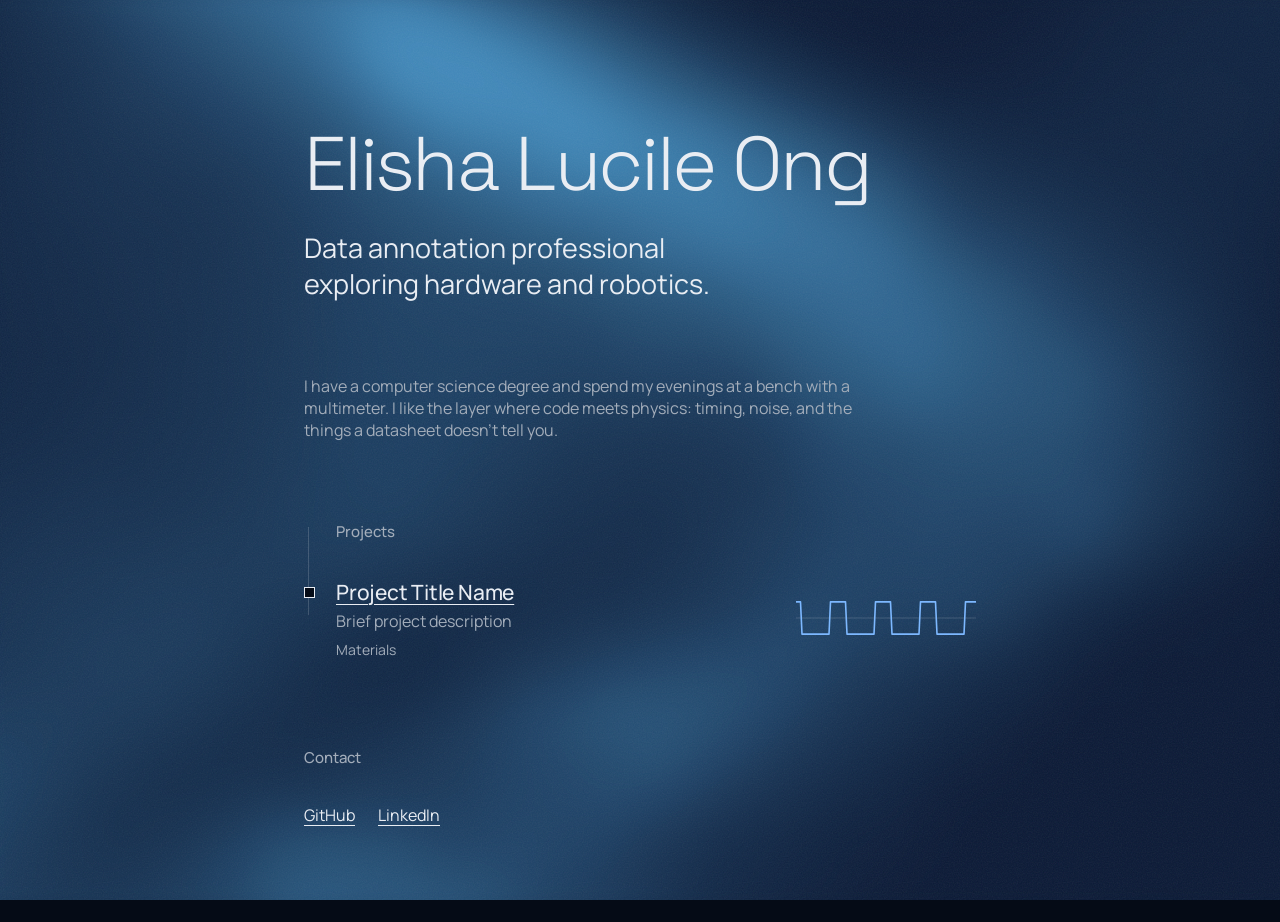
==== commit c1612c16: "Add icons" ====
--- a/index.html
+++ b/index.html
@@ -8,6 +8,7 @@
     <link rel="preconnect" href="https://fonts.googleapis.com">
     <link rel="preconnect" href="https://fonts.gstatic.com" crossorigin>
     <link href="https://fonts.googleapis.com/css2?family=IBM+Plex+Sans:wght@400;500&display=swap" rel="stylesheet">
+    <link href="https://fonts.googleapis.com/css2?family=Manrope:wght@400;500;600;700&family=Space+Grotesk:wght@400;500;600;700&display=swap" rel="stylesheet">
     <style>
         :root {
             box-sizing: border-box;
@@ -34,7 +35,7 @@
             margin: 0;
             background: var(--bg);
             color: var(--ink);
-            font: 17px/1.6 "IBM Plex Sans", system-ui, -apple-system, "Segoe UI", sans-serif
+            font-family: "Manrope", sans-serif;
         }
 
         .atmos {
@@ -79,10 +80,11 @@
         }
 
         h1 {
+            font-family: "Space Grotesk", sans-serif;
+            font-weight: 300;
+            letter-spacing: -0.035em;
             font-size: clamp(42px, 9vw, 76px);
             line-height: 1;
-            font-weight: 500;
-            letter-spacing: -.035em;
             margin: 0 0 28px
         }
 
@@ -223,7 +225,7 @@
             <p class="lede">Data annotation professional exploring hardware and robotics.</p>
         </header>
 
-        <p class="about">[About Me]</p>
+        <p class="about">I have a computer science degree and spend my evenings at a bench with a multimeter. I like the layer where code meets physics: timing, noise, and the things a datasheet doesn’t tell you.</p>
 
         <section class="work" aria-labelledby="w">
             <h2 id="w">Projects</h2>
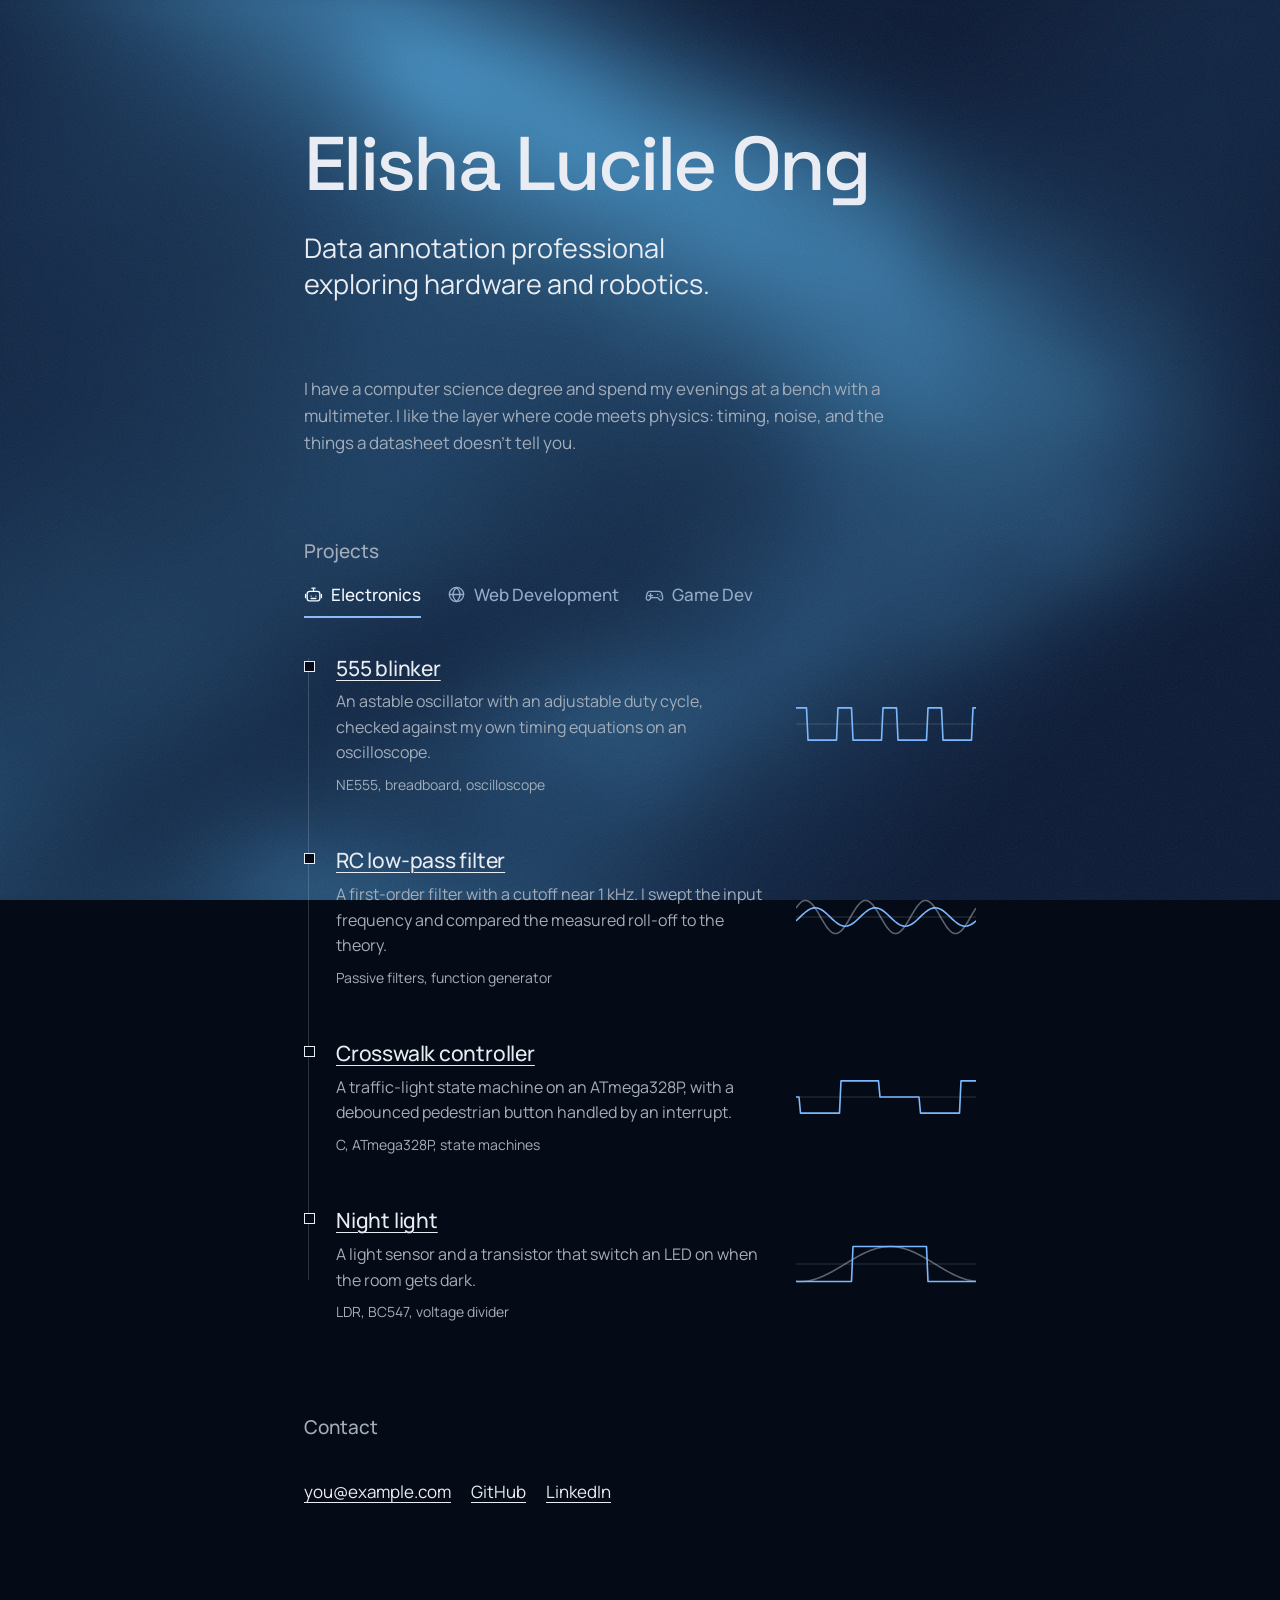
==== commit 715fd651: "Cleanup" ====
--- a/index.html
+++ b/index.html
@@ -7,217 +7,11 @@
     <title>Elisha Lucile Ong</title>
     <link rel="preconnect" href="https://fonts.googleapis.com">
     <link rel="preconnect" href="https://fonts.gstatic.com" crossorigin>
-    <link href="https://fonts.googleapis.com/css2?family=IBM+Plex+Sans:wght@400;500&display=swap" rel="stylesheet">
-    <link href="https://fonts.googleapis.com/css2?family=Manrope:wght@400;500;600;700&family=Space+Grotesk:wght@400;500;600;700&display=swap" rel="stylesheet">
-    <style>
-        :root {
-            box-sizing: border-box;
-            padding-top: env(safe-area-inset-top, 0px);
-            padding-bottom: env(safe-area-inset-bottom, 0px);
-            --bg: #050b16;
-            --ink: #e9edf3;
-            --mute: #a3adba;
-            --line: rgba(255, 255, 255, .16);
-            --acc: #7db8ff;
-            color-scheme: dark
-        }
-
-
-        html {
-            scroll-padding-top: env(safe-area-inset-top, 0px)
-        }
-
-        * {
-            box-sizing: inherit
-        }
-
-        body {
-            margin: 0;
-            background: var(--bg);
-            color: var(--ink);
-            font-family: "Manrope", sans-serif;
-        }
-
-        .atmos {
-            position: fixed;
-            inset: 0;
-            overflow: hidden;
-            pointer-events: none;
-            z-index: 0;
-            background: #091a35
-        }
-
-        .atmos canvas {
-            display: block;
-            width: 100%;
-            height: 100%;
-            filter: blur(15px) saturate(1.1);
-            transform: scale(1.055)
-        }
-
-        .atmos::after {
-            content: "";
-            position: absolute;
-            inset: 0;
-            pointer-events: none;
-            opacity: .22;
-            background-image: url("data:image/svg+xml,%3Csvg xmlns='http://www.w3.org/2000/svg' width='160' height='160'%3E%3Cfilter id='n'%3E%3CfeTurbulence type='fractalNoise' baseFrequency='.8' numOctaves='3' stitchTiles='stitch'/%3E%3C/filter%3E%3Crect width='100%25' height='100%25' filter='url(%23n)' opacity='.38'/%3E%3C/svg%3E");
-            mix-blend-mode: screen
-        }
-
-        @media(prefers-reduced-motion:reduce) {
-            .atmos canvas {
-                filter: blur(15px)
-            }
-        }
-
-        main {
-            position: relative;
-            z-index: 1;
-            max-width: 720px;
-            margin: 0 auto;
-            padding: 14vh 24px 10vh
-        }
-
-        h1 {
-            font-family: "Space Grotesk", sans-serif;
-            font-weight: 300;
-            letter-spacing: -0.035em;
-            font-size: clamp(42px, 9vw, 76px);
-            line-height: 1;
-            margin: 0 0 28px
-        }
-
-        .lede {
-            font-size: clamp(20px, 3.2vw, 27px);
-            line-height: 1.35;
-            max-width: 28ch;
-            margin: 0
-        }
-
-        .about {
-            margin: 72px 0 80px;
-            max-width: 58ch;
-            color: var(--mute)
-        }
-
-        h2 {
-            font-size: 15px;
-            font-weight: 500;
-            color: var(--mute);
-            margin: 0 0 36px
-        }
-
-        .work {
-            position: relative;
-            padding-left: 32px;
-            margin-bottom: 88px
-        }
-
-        .work::before {
-            content: "";
-            position: absolute;
-            left: 4px;
-            top: 6px;
-            bottom: 44px;
-            width: 1px;
-            background: var(--line)
-        }
-
-        .proj {
-            position: relative;
-            display: grid;
-            grid-template-columns: 1fr 180px;
-            gap: 10px 32px;
-            align-items: center;
-            padding-bottom: 48px
-        }
-
-        .proj:last-child {
-            padding-bottom: 0
-        }
-
-        .proj::before {
-            content: "";
-            position: absolute;
-            left: -32px;
-            top: 9px;
-            width: 9px;
-            height: 9px;
-            border: 1px solid var(--ink);
-            background: var(--bg);
-            transition: background .2s, border-color .2s
-        }
-
-        .proj:hover::before,
-        .proj:focus-within::before {
-            background: var(--acc);
-            border-color: var(--acc)
-        }
-
-        h3 {
-            margin: 0;
-            font-size: 21px;
-            font-weight: 500;
-            letter-spacing: -.01em
-        }
-
-        .proj p {
-            margin: 4px 0 0;
-            color: var(--mute);
-            font-size: 16px;
-            max-width: 44ch
-        }
-
-        .proj .meta {
-            font-size: 14px;
-            margin-top: 8px
-        }
-
-        canvas {
-            width: 180px;
-            height: 56px;
-            display: block
-        }
-
-        a {
-            color: inherit;
-            text-underline-offset: 4px;
-            text-decoration-thickness: 1px
-        }
-
-        a:hover {
-            color: var(--acc)
-        }
-
-        a:focus-visible {
-            outline: 2px solid var(--acc);
-            outline-offset: 3px;
-            border-radius: 2px
-        }
-
-        footer p {
-            margin: 0 0 6px;
-            color: var(--mute)
-        }
-
-        footer a {
-            margin-right: 20px;
-            color: var(--ink)
-        }
-
-        @media(max-width:560px) {
-            .proj {
-                grid-template-columns: 1fr
-            }
-
-            canvas {
-                margin-top: 6px
-            }
-        }
-    </style>
+    <link
+        href="https://fonts.googleapis.com/css2?family=IBM+Plex+Sans:wght@400;500;600&family=Manrope:wght@400;500;600;700&family=Space+Grotesk:wght@400;500;600;700&family=Plus+Jakarta+Sans:wght@400;500;600;700&family=Outfit:wght@400;500;600;700&family=Sora:wght@400;500;600;700&family=Syne:wght@400;500;600;700&family=Urbanist:wght@400;500;600;700&display=swap"
+        rel="stylesheet">
+    <link rel="stylesheet" href="index.css">
 </head>
-
 <body>
     <main>
         <header>
@@ -225,102 +19,115 @@
             <p class="lede">Data annotation professional exploring hardware and robotics.</p>
         </header>
 
-        <p class="about">I have a computer science degree and spend my evenings at a bench with a multimeter. I like the layer where code meets physics: timing, noise, and the things a datasheet doesn’t tell you.</p>
+        <p class="about">I have a computer science degree and spend my evenings at a bench with a multimeter. I like the
+            layer where code meets physics: timing, noise, and the things a datasheet doesn’t tell you.</p>
 
-        <section class="work" aria-labelledby="w">
-            <h2 id="w">Projects</h2>
-            <article class="proj">
-                <div>
-                    <h3><a href="#">Project Title Name</a></h3>
-                    <p>Brief project description</p>
-                    <p class="meta">Materials</p>
-                </div><canvas aria-hidden="true"></canvas>
-            </article>
+        <section aria-labelledby="w">
+            <div class="projects-heading">
+                <h2 id="w">Projects</h2>
+                <div class="project-tabs" role="tablist" aria-label="Project categories">
+                    <button class="project-tab" type="button" role="tab" id="tab-electronics"
+                        aria-controls="panel-electronics" aria-selected="true" tabindex="0"><svg viewBox="0 0 24 24"
+                            aria-hidden="true">
+                            <rect x="4" y="8" width="16" height="12" rx="3" />
+                            <path d="M12 8V4m-2 0h4M9 14h.01M15 14h.01M9 17h6M2 12v4m20-4v4" />
+                        </svg><span>Electronics</span></button>
+                    <button class="project-tab" type="button" role="tab" id="tab-web" aria-controls="panel-web"
+                        aria-selected="false" tabindex="-1"><svg viewBox="0 0 24 24" aria-hidden="true">
+                            <circle cx="12" cy="12" r="9" />
+                            <path d="M3 12h18M12 3c-3 3-4.5 6-4.5 9s1.5 6 4.5 9M12 3c3 3 4.5 6 4.5 9s-1.5 6-4.5 9" />
+                        </svg><span>Web Development</span></button>
+                    <button class="project-tab" type="button" role="tab" id="tab-game" aria-controls="panel-game"
+                        aria-selected="false" tabindex="-1"><svg viewBox="0 0 24 24" aria-hidden="true">
+                            <path
+                                d="M6.5 8h11a4 4 0 0 1 3.9 3.1l1 5a2.5 2.5 0 0 1-4 2.5L16 16H8l-2.4 2.6a2.5 2.5 0 0 1-4-2.5l1-5A4 4 0 0 1 6.5 8Z" />
+                            <path d="M7 11v5m-2.5-2.5h5M16 12h.01M19 14h.01" />
+                        </svg><span>Game Dev</span></button>
+                </div>
+            </div>
+            <div class="work project-panel" id="panel-electronics" role="tabpanel" aria-labelledby="tab-electronics">
+                <article class="proj">
+                    <div>
+                        <h3><a href="#">555 blinker</a></h3>
+                        <p>An astable oscillator with an adjustable duty cycle, checked against my own timing equations
+                            on an oscilloscope.</p>
+                        <p class="meta">NE555, breadboard, oscilloscope</p>
+                    </div><canvas data-wave="0" aria-hidden="true"></canvas>
+                </article>
+                <article class="proj">
+                    <div>
+                        <h3><a href="#">RC low-pass filter</a></h3>
+                        <p>A first-order filter with a cutoff near 1 kHz. I swept the input frequency and compared the
+                            measured roll-off to the theory.</p>
+                        <p class="meta">Passive filters, function generator</p>
+                    </div><canvas data-wave="1" aria-hidden="true"></canvas>
+                </article>
+                <article class="proj">
+                    <div>
+                        <h3><a href="#">Crosswalk controller</a></h3>
+                        <p>A traffic-light state machine on an ATmega328P, with a debounced pedestrian button handled by
+                            an interrupt.</p>
+                        <p class="meta">C, ATmega328P, state machines</p>
+                    </div><canvas data-wave="2" aria-hidden="true"></canvas>
+                </article>
+                <article class="proj">
+                    <div>
+                        <h3><a href="#">Night light</a></h3>
+                        <p>A light sensor and a transistor that switch an LED on when the room gets dark.</p>
+                        <p class="meta">LDR, BC547, voltage divider</p>
+                    </div><canvas data-wave="3" aria-hidden="true"></canvas>
+                </article>
+            </div>
+            <div class="work project-panel" id="panel-web" role="tabpanel" aria-labelledby="tab-web" hidden>
+                <article class="proj">
+                    <div>
+                        <h3><a href="https://github.com/LU347/blue-star-az">Blue Star Mothers</a></h3>
+                        <p>A volunteer and service-member web platform with account roles, inventory, and shipping
+                            workflows.</p>
+                        <p class="meta">Next.js, TypeScript, PostgreSQL, Prisma</p>
+                    </div>
+                </article>
+                <article class="proj">
+                    <div>
+                        <h3><a href="#">Chef RPG Map</a></h3>
+                        <p>An interactive map project built with a custom image overlay.</p>
+                        <p class="meta">React, Vite, Leaflet</p>
+                    </div>
+                </article>
+                <article class="proj">
+                    <div>
+                        <h3><a href="#">Botanical Buddies</a></h3>
+                        <p>A collaborative web application project.</p>
+                        <p class="meta">PHP, MySQL, Azure</p>
+                    </div>
+                </article>
+            </div>
+            <div class="work project-panel" id="panel-game" role="tabpanel" aria-labelledby="tab-game" hidden>
+                <article class="proj">
+                    <div>
+                        <h3><a href="https://github.com/LU347/TTR-Beta">Teapot Tycoon</a></h3>
+                        <p>A Roblox tycoon game with player plots, shop systems, and persistent game data.</p>
+                        <p class="meta">Roblox, Luau, DataStore</p>
+                    </div>
+                </article>
+                <article class="proj">
+                    <div>
+                        <h3><a href="#">Capy & Turtle</a></h3>
+                        <p>A Unity character-controller project with tag-team character switching and a third-person
+                            camera.</p>
+                        <p class="meta">Unity, C#</p>
+                    </div>
+                </article>
+            </div>
         </section>
 
         <footer>
             <h2>Contact</h2>
-            <p>
-                <a href="https://github.com/yourname">GitHub</a>
-                <a href="https://linkedin.com/in/yourname">LinkedIn</a>
-            </p>
+            <p><a href="mailto:you@example.com">you@example.com</a><a href="https://github.com/yourname">GitHub</a><a
+                    href="https://linkedin.com/in/yourname">LinkedIn</a></p>
         </footer>
     </main>
-    <script>
-        // Procedural animated gradient: curved S-shaped light bands, with noise
-        // advected ALONG each curve instead of translating the entire background.
-        {
-            const atmosphere = document.createElement('div'); atmosphere.className = 'atmos'; atmosphere.setAttribute('aria-hidden', 'true');
-            const surface = document.createElement('canvas'); surface.setAttribute('aria-hidden', 'true'); atmosphere.appendChild(surface); document.body.prepend(atmosphere);
-            const ctx = surface.getContext('2d', { alpha: false });
-            const reduce = window.matchMedia('(prefers-reduced-motion: reduce)').matches;
-            const clamp = (x, a = 0, b = 1) => Math.max(a, Math.min(b, x));
-            const smooth = (a, b, x) => { const q = clamp((x - a) / (b - a)); return q * q * (3 - 2 * q) };
-            const hash = (x, y) => { let z = Math.sin(x * 127.1 + y * 311.7) * 43758.5453; return z - Math.floor(z) };
-            function noise(x, y) { let ix = Math.floor(x), iy = Math.floor(y), fx = x - ix, fy = y - iy; fx = fx * fx * (3 - 2 * fx); fy = fy * fy * (3 - 2 * fy); return (hash(ix, iy) * (1 - fx) + hash(ix + 1, iy) * fx) * (1 - fy) + (hash(ix, iy + 1) * (1 - fx) + hash(ix + 1, iy + 1) * fx) * fy; }
-            let last = 0;
-            function render(ms) {
-                if (!reduce && ms - last < 45) { requestAnimationFrame(render); return } last = ms;
-                const w = Math.min(460, Math.max(280, Math.round(innerWidth / 3))), h = Math.min(350, Math.max(190, Math.round(innerHeight / 3)));
-                if (surface.width !== w || surface.height !== h) { surface.width = w; surface.height = h }
-                const pixels = ctx.createImageData(w, h), d = pixels.data, t = reduce ? 0 : ms * .00012, aspect = innerWidth / innerHeight;
-                for (let j = 0; j < h; j++)for (let i = 0; i < w; i++) {
-                    const x = i / w, y = j / h;
-                    // The S bends from upper center to the right and curls back left.
-                    const center = .52 + .24 * Math.sin(y * 5.5 - 1.15) + .025 * Math.sin(y * 12 + 0.2);
-                    const dx = x - center;
-                    const bend = Math.exp(-Math.pow(dx / .175, 2));
-                    // The left-side stream curls toward the main S-shaped ribbon.
-                    const leftCenter = .08 + .29 * Math.sin(y * 3.4 + .5);
-                    const left = Math.exp(-Math.pow((x - leftCenter) / .23, 2));
-                    // Noise is sampled in curve-following coordinates; time shifts its
-                    // position along the ribbon (y), never sideways across the page.
-                    const n1 = noise(x * 5.8 + dx * 1.2, y * 5.2 - t * 3.0);
-                    const n2 = noise(x * 13 + dx * 2, y * 12 - t * 6.0);
-                    const texture = .65 + .55 * (n1 - .5) + .20 * (n2 - .5);
-                    const ribbon = bend * texture * (.78 + .22 * Math.sin(y * 9 - t * 13 + n1 * 3));
-                    const soft = left * (.50 + .35 * noise(x * 6, y * 6 - t * 2));
-                    const shadow = .10 * Math.sin(x * 8 + y * 4);
-                    const light = clamp(ribbon * .92 + soft * .55 + shadow, 0, 1.2);
-                    const blue = clamp(light);
-                    const teal = clamp(ribbon * .45 + soft * .3);
-                    const grain = (hash(i + Math.floor(t * 900), j + Math.floor(t * 700)) - .5) * 10;
-                    const idx = (j * w + i) * 4;
-                    d[idx] = clamp(10 + blue * 53 + teal * 10 + grain, 0, 255);
-                    d[idx + 1] = clamp(24 + blue * 95 + teal * 26 + grain, 0, 255);
-                    d[idx + 2] = clamp(49 + blue * 115 + teal * 25 + grain, 0, 255);
-                    d[idx + 3] = 255;
-                }
-                ctx.putImageData(pixels, 0, 0);
-                if (!reduce) requestAnimationFrame(render);
-            }
-            requestAnimationFrame(render);
-            window.addEventListener('resize', () => { if (reduce) render(0) }, { passive: true });
-        }
-        const TAU = Math.PI * 2, fr = v => ((v % 1) + 1) % 1, DPR = Math.min(devicePixelRatio || 1, 2), W = 180, H = 56;
-        // One list of lines per project: the last line is drawn in the accent color.
-        const WAVES = [
-            [(x, t) => fr(x * 4 - t * .5) < .35 ? .85 : .15],
-            [(x, t) => .5 + .36 * Math.sin(TAU * (3 * x - t * .5)), (x, t) => .5 + .2 * Math.sin(TAU * (3 * x - t * .5) - 1)],
-            [(x, t) => [.85, .5, .15][Math.floor(fr(x * 1.5 - t * .2) * 3)]],
-            [(x, t) => .5 + .38 * Math.sin(TAU * (x - t * .15)), (x, t) => .5 + .38 * Math.sin(TAU * (x - t * .15)) > .6 ? .88 : .12]];
-        const cs = [...document.querySelectorAll('.proj canvas')];
-        cs.forEach(c => { c.width = W * DPR; c.height = H * DPR });
-        function draw(t) {
-            const st = getComputedStyle(document.documentElement), acc = st.getPropertyValue('--acc'), mu = st.getPropertyValue('--mute'), ln = st.getPropertyValue('--line');
-            cs.forEach((c, i) => {
-                const g = c.getContext('2d'); g.setTransform(DPR, 0, 0, DPR, 0, 0); g.clearRect(0, 0, W, H);
-                g.strokeStyle = ln; g.lineWidth = 1; g.beginPath(); g.moveTo(0, H / 2); g.lineTo(W, H / 2); g.stroke();
-                const ws = WAVES[i]; ws.forEach((f, k) => {
-                    g.strokeStyle = k == ws.length - 1 ? acc : mu; g.globalAlpha = k == ws.length - 1 ? 1 : .55; g.lineWidth = 1.6; g.lineJoin = 'round'; g.beginPath();
-                    for (let s = 0; s <= 120; s++) { const x = s / 120, y = 5 + (1 - f(x, t)) * (H - 10); s ? g.lineTo(x * W, y) : g.moveTo(0, y) } g.stroke(); g.globalAlpha = 1
-                })
-            })
-        }
-        const still = matchMedia('(prefers-reduced-motion:reduce)').matches;
-        if (still) { draw(0); matchMedia('(prefers-color-scheme:dark)').addEventListener('change', () => draw(0)) }
-        else { const loop = n => { draw(n / 1000); requestAnimationFrame(loop) }; requestAnimationFrame(loop) }
-    </script>
+    <script src="background.js"></script>
 </body>
 
 </html>
--- a/index.css
+++ b/index.css
@@ -0,0 +1,317 @@
+:root {
+    box-sizing: border-box;
+    padding-top: env(safe-area-inset-top, 0px);
+    padding-bottom: env(safe-area-inset-bottom, 0px);
+    --bg: #050b16;
+    --ink: #e9edf3;
+    --mute: #a3adba;
+    --line: rgba(255, 255, 255, .16);
+    --acc: #7db8ff;
+    color-scheme: dark
+}
+
+
+html {
+    scroll-padding-top: env(safe-area-inset-top, 0px)
+}
+
+* {
+    box-sizing: inherit
+}
+
+body {
+    margin: 0;
+    background: var(--bg);
+    color: var(--ink);
+    font: 17px/1.6 "Manrope", system-ui, -apple-system, "Segoe UI", sans-serif
+}
+
+.atmos {
+    position: fixed;
+    inset: 0;
+    overflow: hidden;
+    pointer-events: none;
+    z-index: 0;
+    background: #091a35
+}
+
+.atmos canvas {
+    display: block;
+    width: 100%;
+    height: 100%;
+    filter: blur(15px) saturate(1.1);
+    transform: scale(1.055)
+}
+
+.atmos::after {
+    content: "";
+    position: absolute;
+    inset: 0;
+    pointer-events: none;
+    opacity: .22;
+    background-image: url("data:image/svg+xml,%3Csvg xmlns='http://www.w3.org/2000/svg' width='160' height='160'%3E%3Cfilter id='n'%3E%3CfeTurbulence type='fractalNoise' baseFrequency='.8' numOctaves='3' stitchTiles='stitch'/%3E%3C/filter%3E%3Crect width='100%25' height='100%25' filter='url(%23n)' opacity='.38'/%3E%3C/svg%3E");
+    mix-blend-mode: screen
+}
+
+@media(prefers-reduced-motion:reduce) {
+    .atmos canvas {
+        filter: blur(15px)
+    }
+}
+
+main {
+    position: relative;
+    z-index: 1;
+    max-width: 720px;
+    margin: 0 auto;
+    padding: 14vh 24px 10vh
+}
+
+h1 {
+    font-family: "Space Grotesk", sans-serif;
+    font-size: clamp(42px, 9vw, 76px);
+    line-height: 1;
+    font-weight: 500;
+    letter-spacing: -.035em;
+    margin: 0 0 28px
+}
+
+.lede {
+    font-size: clamp(20px, 3.2vw, 27px);
+    line-height: 1.35;
+    max-width: 28ch;
+    margin: 0
+}
+
+.about {
+    margin: 72px 0 80px;
+    max-width: 58ch;
+    color: var(--mute)
+}
+
+h2 {
+    font-family: "Manrope", sans-serif;
+    font-size: 19px;
+    font-weight: 500;
+    color: var(--mute);
+    margin: 0 0 36px
+}
+
+.work {
+    position: relative;
+    padding-left: 32px;
+    margin-bottom: 88px
+}
+
+.work::before {
+    content: "";
+    position: absolute;
+    left: 4px;
+    top: 6px;
+    bottom: 44px;
+    width: 1px;
+    background: var(--line)
+}
+
+.proj {
+    position: relative;
+    display: grid;
+    grid-template-columns: 1fr 180px;
+    gap: 10px 32px;
+    align-items: center;
+    padding-bottom: 48px
+}
+
+.proj:last-child {
+    padding-bottom: 0
+}
+
+.proj::before {
+    content: "";
+    position: absolute;
+    left: -32px;
+    top: 9px;
+    width: 9px;
+    height: 9px;
+    border: 1px solid var(--ink);
+    background: var(--bg);
+    transition: background .2s, border-color .2s
+}
+
+.proj:hover::before,
+.proj:focus-within::before {
+    background: var(--acc);
+    border-color: var(--acc)
+}
+
+h3 {
+    font-family: "Manrope", sans-serif;
+    margin: 0;
+    font-size: 21px;
+    font-weight: 500;
+    letter-spacing: -.01em
+}
+
+.proj p {
+    margin: 4px 0 0;
+    color: var(--mute);
+    font-size: 16px;
+    max-width: 44ch
+}
+
+.proj .meta {
+    font-size: 14px;
+    margin-top: 8px
+}
+
+canvas {
+    width: 180px;
+    height: 56px;
+    display: block
+}
+
+a {
+    color: inherit;
+    text-underline-offset: 4px;
+    text-decoration-thickness: 1px
+}
+
+a:hover {
+    color: var(--acc)
+}
+
+a:focus-visible {
+    outline: 2px solid var(--acc);
+    outline-offset: 3px;
+    border-radius: 2px
+}
+
+footer p {
+    margin: 0 0 6px;
+    color: var(--mute)
+}
+
+footer a {
+    margin-right: 20px;
+    color: var(--ink)
+}
+
+@media(max-width:560px) {
+    .proj {
+        grid-template-columns: 1fr
+    }
+
+    canvas {
+        margin-top: 6px
+    }
+}
+
+
+.projects-heading {
+    display: flex;
+    flex-direction: column;
+    align-items: flex-start;
+    gap: 16px;
+    margin-bottom: 34px
+}
+
+.projects-heading h2 {
+    margin: 0
+}
+
+.project-tabs {
+    display: flex;
+    align-items: center;
+    gap: 26px;
+    flex-wrap: wrap;
+    margin: 0;
+    padding: 0;
+    border: 0;
+    background: none
+}
+
+.project-tab {
+    display: inline-flex;
+    align-items: center;
+    gap: 8px;
+    position: relative;
+    font: 500 17px/1.4 "Manrope", sans-serif;
+    color: #94abc7;
+    background: none;
+    border: 0;
+    border-bottom: 2px solid transparent;
+    border-radius: 0;
+    padding: 0 0 9px;
+    cursor: pointer;
+    transition: color .2s, border-color .2s
+}
+
+.project-tab svg {
+    width: 19px;
+    height: 19px;
+    flex: none;
+    stroke: currentColor;
+    stroke-width: 1.7;
+    fill: none;
+    stroke-linecap: round;
+    stroke-linejoin: round
+}
+
+.project-tab:hover {
+    color: #e5f0ff
+}
+
+.project-tab[aria-selected="true"] {
+    color: #f3f8ff;
+    border-bottom-color: #8dbbfa
+}
+
+.project-tab:focus-visible {
+    outline: 2px solid #a6d0ff;
+    outline-offset: 4px
+}
+
+@media(max-width:560px) {
+    .project-tabs {
+        gap: 18px
+    }
+
+    .project-tab {
+        font-size: 15px
+    }
+}
+
+.project-panel[hidden] {
+    display: none !important
+}
+
+#panel-web .proj,
+#panel-game .proj {
+    grid-template-columns: 1fr
+}
+
+.project-panel {
+    animation: project-in .3s ease both
+}
+
+@keyframes project-in {
+    from {
+        opacity: 0;
+        transform: translateY(7px)
+    }
+
+    to {
+        opacity: 1;
+        transform: translateY(0)
+    }
+}
+
+@media(prefers-reduced-motion:reduce) {
+    .project-panel {
+        animation: none
+    }
+
+    .project-tab {
+        transition: none
+    }
+}
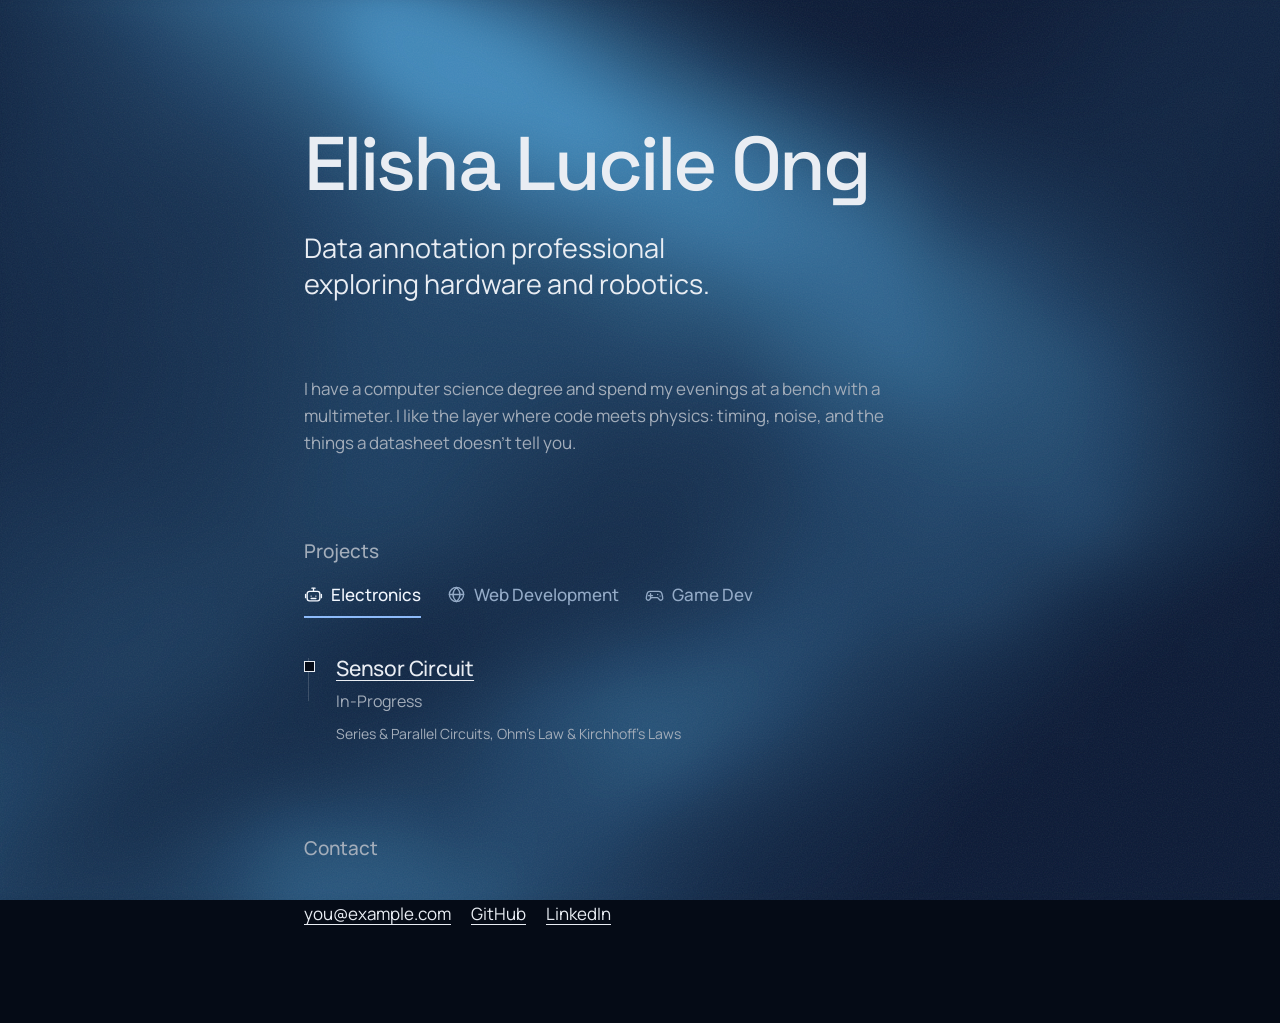
==== commit 5ed49230: "Update index.html" ====
--- a/index.html
+++ b/index.html
@@ -12,6 +12,7 @@
         rel="stylesheet">
     <link rel="stylesheet" href="index.css">
 </head>
+
 <body>
     <main>
         <header>
@@ -46,7 +47,7 @@
                 </div>
             </div>
             <div class="work project-panel" id="panel-electronics" role="tabpanel" aria-labelledby="tab-electronics">
-                <article class="proj">
+                <article style="display: none;" class="proj" id="proj-template">
                     <div>
                         <h3><a href="#">555 blinker</a></h3>
                         <p>An astable oscillator with an adjustable duty cycle, checked against my own timing equations
@@ -56,47 +57,25 @@
                 </article>
                 <article class="proj">
                     <div>
-                        <h3><a href="#">RC low-pass filter</a></h3>
-                        <p>A first-order filter with a cutoff near 1 kHz. I swept the input frequency and compared the
-                            measured roll-off to the theory.</p>
-                        <p class="meta">Passive filters, function generator</p>
-                    </div><canvas data-wave="1" aria-hidden="true"></canvas>
-                </article>
-                <article class="proj">
-                    <div>
-                        <h3><a href="#">Crosswalk controller</a></h3>
-                        <p>A traffic-light state machine on an ATmega328P, with a debounced pedestrian button handled by
-                            an interrupt.</p>
-                        <p class="meta">C, ATmega328P, state machines</p>
-                    </div><canvas data-wave="2" aria-hidden="true"></canvas>
-                </article>
-                <article class="proj">
-                    <div>
-                        <h3><a href="#">Night light</a></h3>
-                        <p>A light sensor and a transistor that switch an LED on when the room gets dark.</p>
-                        <p class="meta">LDR, BC547, voltage divider</p>
-                    </div><canvas data-wave="3" aria-hidden="true"></canvas>
+                        <h3><a href="#">Sensor Circuit</a></h3>
+                        <p>In-Progress</p>
+                        <p class="meta">Series & Parallel Circuits, Ohm's Law & Kirchhoff's Laws</p>
+                    </div>
                 </article>
             </div>
             <div class="work project-panel" id="panel-web" role="tabpanel" aria-labelledby="tab-web" hidden>
                 <article class="proj">
                     <div>
-                        <h3><a href="https://github.com/LU347/blue-star-az">Blue Star Mothers</a></h3>
-                        <p>A volunteer and service-member web platform with account roles, inventory, and shipping
-                            workflows.</p>
-                        <p class="meta">Next.js, TypeScript, PostgreSQL, Prisma</p>
-                    </div>
-                </article>
-                <article class="proj">
-                    <div>
-                        <h3><a href="#">Chef RPG Map</a></h3>
+                        <h3><a href="https://github.com/LU347/chef-rpg-ingredients-map" target="_blank"
+                                rel="noopener noreferrer">Chef RPG Map</a></h3>
                         <p>An interactive map project built with a custom image overlay.</p>
                         <p class="meta">React, Vite, Leaflet</p>
                     </div>
                 </article>
                 <article class="proj">
                     <div>
-                        <h3><a href="#">Botanical Buddies</a></h3>
+                        <h3><a href="https://github.com/LU347/Botanical-Buddies" target="_blank"
+                                rel="noopener noreferrer">Botanical Buddies</a></h3>
                         <p>A collaborative web application project.</p>
                         <p class="meta">PHP, MySQL, Azure</p>
                     </div>
@@ -105,19 +84,29 @@
             <div class="work project-panel" id="panel-game" role="tabpanel" aria-labelledby="tab-game" hidden>
                 <article class="proj">
                     <div>
-                        <h3><a href="https://github.com/LU347/TTR-Beta">Teapot Tycoon</a></h3>
+                        <h3><a href="https://github.com/elisha-ong/All-Fangs-On-Deck" target="_blank"
+                                rel="noopener noreferrer">All Fangs On Deck</a></h3>
+                        <p>2D platformer game built with Unity.</p>
+                        <p class="meta">Unity, C#, Aseprite</p>
+                    </div>
+                </article>
+                <article class="proj">
+                    <div>
+                        <h3><a href="https://www.roblox.com/games/13462285447/Teapot-Tycoon-Remastered" target="_blank"
+                                rel="noopener noreferrer">Teapot Tycoon</a></h3>
                         <p>A Roblox tycoon game with player plots, shop systems, and persistent game data.</p>
                         <p class="meta">Roblox, Luau, DataStore</p>
                     </div>
                 </article>
                 <article class="proj">
                     <div>
-                        <h3><a href="#">Capy & Turtle</a></h3>
-                        <p>A Unity character-controller project with tag-team character switching and a third-person
-                            camera.</p>
-                        <p class="meta">Unity, C#</p>
+                        <h3><a href="https://github.com/elisha-ong/infinite-chase" target="_blank"
+                                rel="noopener noreferrer">Infinite Chase</a></h3>
+                        <p>A simple infinite-runner game created with Godot 4.</p>
+                        <p class="meta">Godot, GDScript</p>
                     </div>
                 </article>
+
             </div>
         </section>
 
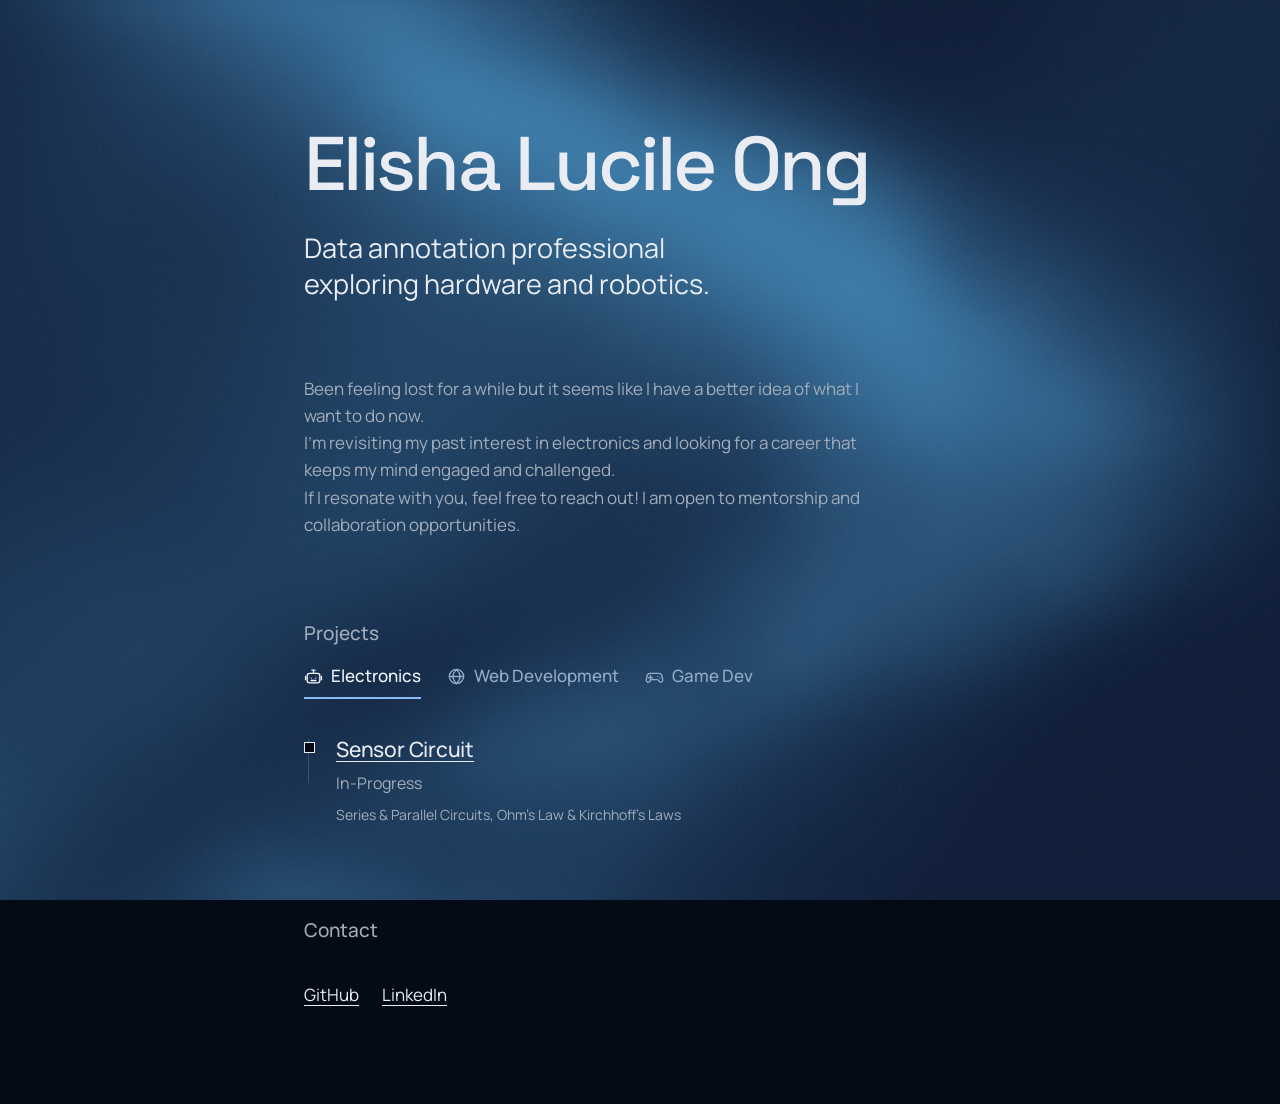
==== commit 466ec2df: "Update index.html" ====
--- a/index.html
+++ b/index.html
@@ -20,8 +20,11 @@
             <p class="lede">Data annotation professional exploring hardware and robotics.</p>
         </header>
 
-        <p class="about">I have a computer science degree and spend my evenings at a bench with a multimeter. I like the
-            layer where code meets physics: timing, noise, and the things a datasheet doesn’t tell you.</p>
+        <p class="about">
+            Been feeling lost for a while but it seems like I have a better idea of what I want to do now. <br>
+            I'm revisiting my past interest in electronics and looking for a career that keeps my mind engaged and challenged. <br>
+            If I resonate with you, feel free to reach out! I am open to mentorship and collaboration opportunities.
+        </p>
 
         <section aria-labelledby="w">
             <div class="projects-heading">
@@ -112,8 +115,11 @@
 
         <footer>
             <h2>Contact</h2>
-            <p><a href="mailto:you@example.com">you@example.com</a><a href="https://github.com/yourname">GitHub</a><a
-                    href="https://linkedin.com/in/yourname">LinkedIn</a></p>
+            <p>
+                <a href="https://github.com/elisha-ong" target="_blank" rel="noopener noreferrer">GitHub</a>
+                <a href="https://linkedin.com/in/elishalucile-ong" target="_blank"
+                    rel="noopener noreferrer">LinkedIn</a>
+            </p>
         </footer>
     </main>
     <script src="background.js"></script>
